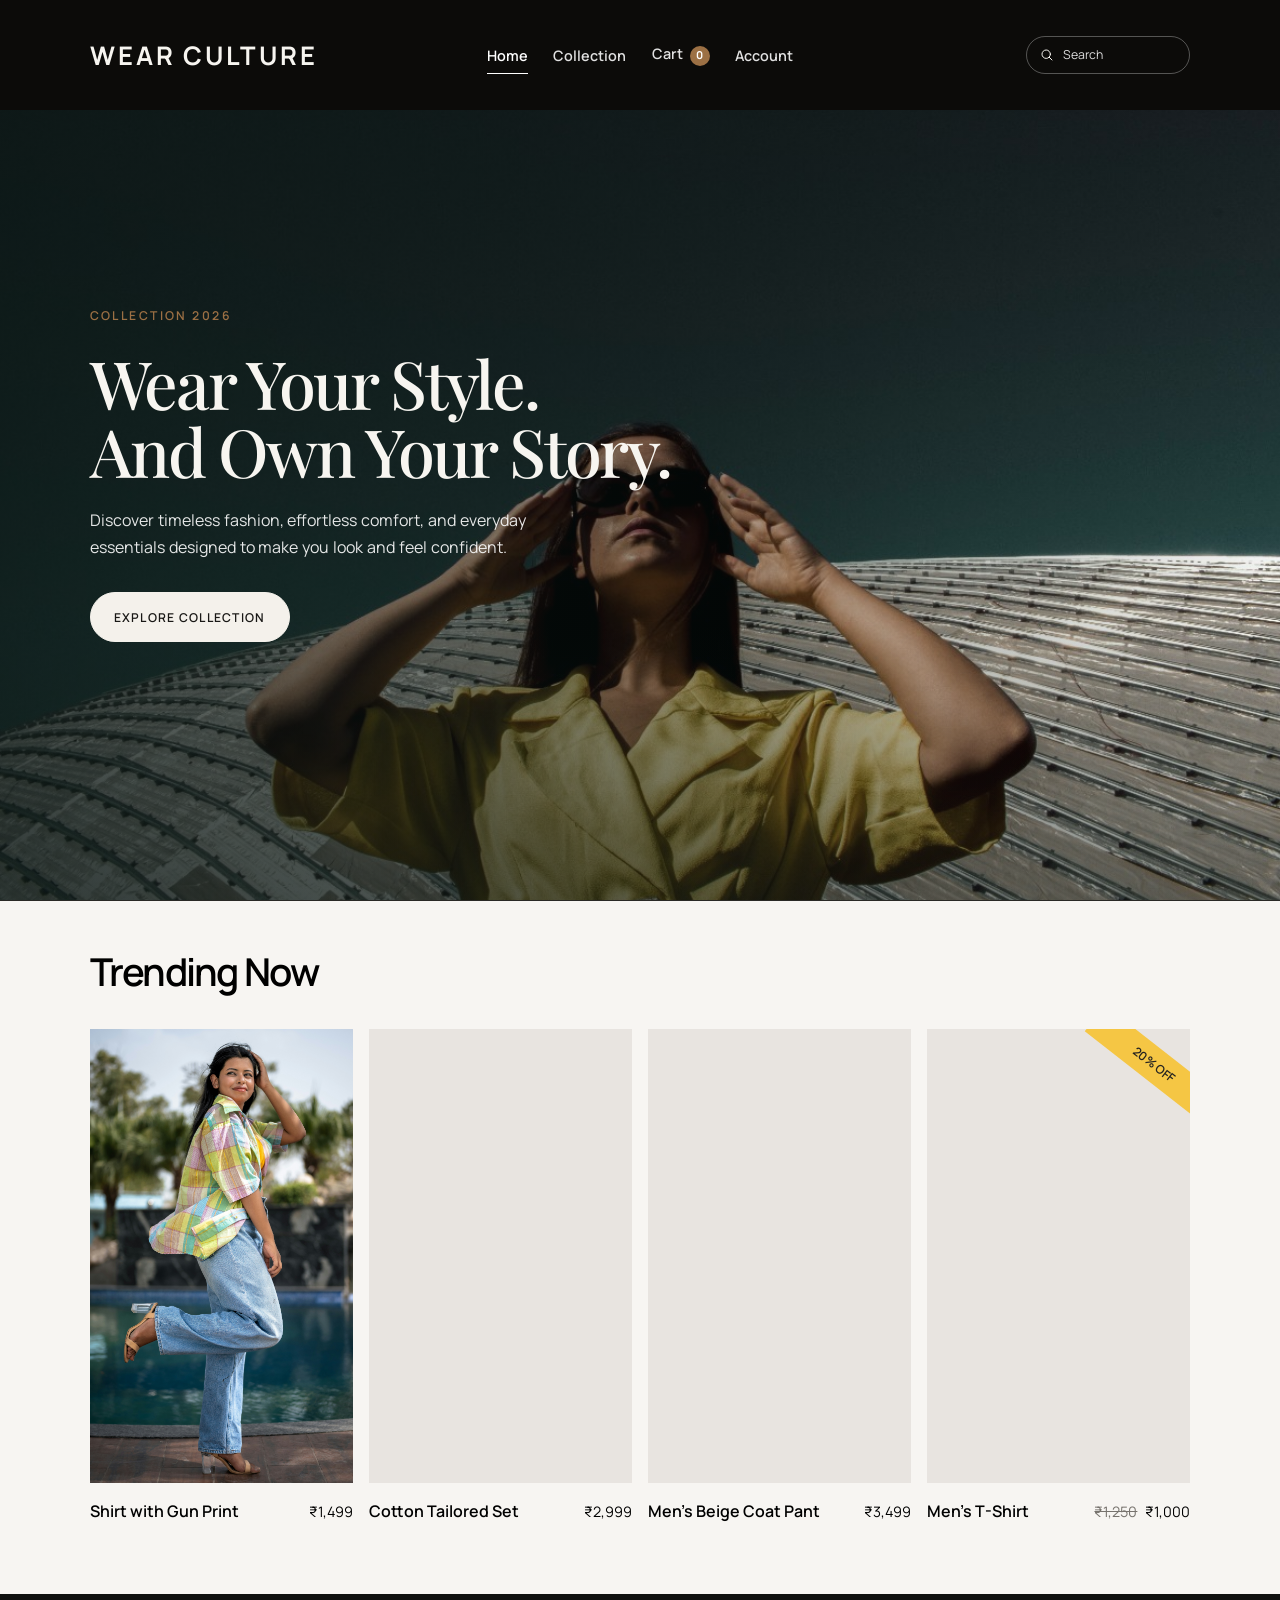
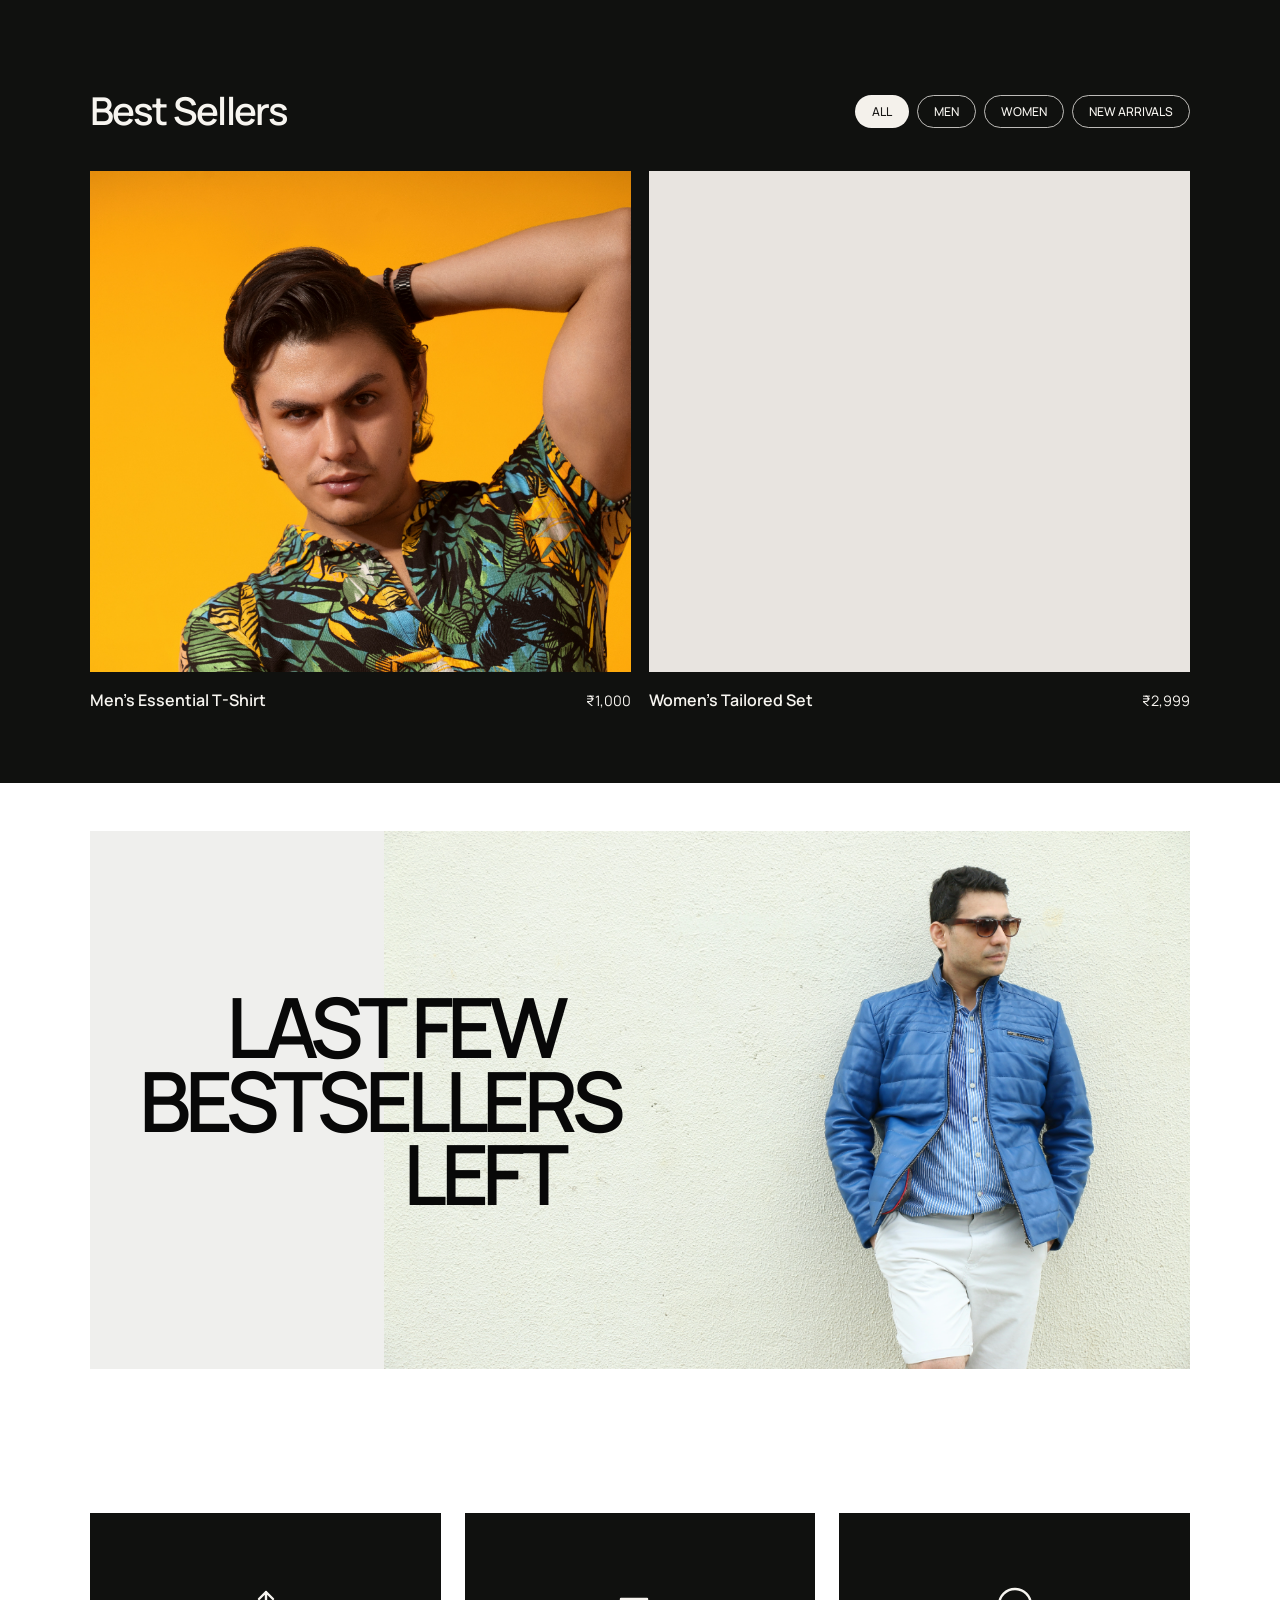
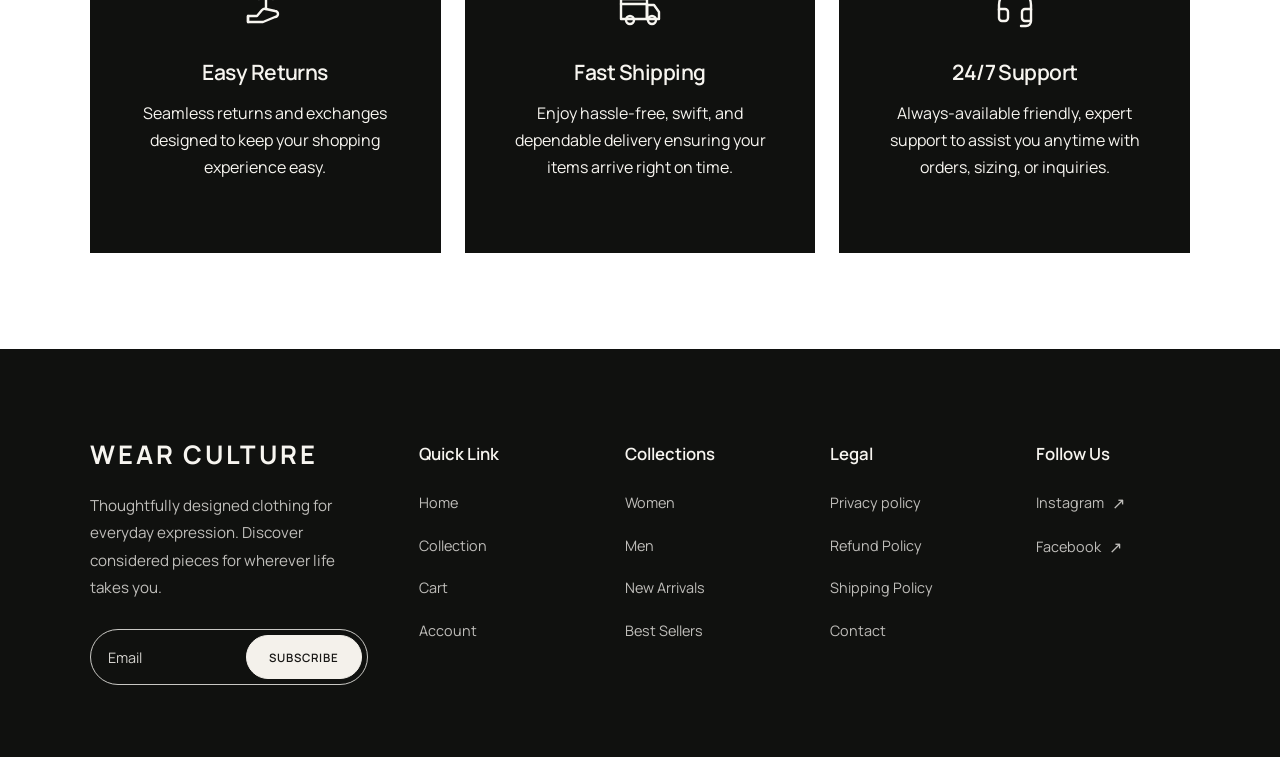
==== index.html @ a54ab307 "Change index page trending now images" ====
<!DOCTYPE html>
<html lang="en">
  <head>
    <meta charset="UTF-8" />
    <meta name="viewport" content="width=device-width, initial-scale=1.0" />
    <meta
      name="description"
      content="WearCulture — contemporary clothing designed for everyday expression."
    />
    <title>WearCulture — Wear your own way</title>
    <link rel="preconnect" href="https://fonts.googleapis.com" />
    <link rel="preconnect" href="https://fonts.gstatic.com" crossorigin />
    <link
      href="https://fonts.googleapis.com/css2?family=Manrope:wght@400;500;600;700&family=Playfair+Display:wght@500;600;700&display=swap"
      rel="stylesheet"
    />
    <link rel="stylesheet" href="base.css" />
    <link rel="stylesheet" href="home.css" />
    <script src="cart.js" defer></script>
  </head>
  <body>
    <main class="home">
      <header class="site-header">
        <div class="brand-area">
          <a class="wordmark" href="index.html" aria-label="WearCulture home"><span>Wear</span><span>Culture</span></a>
        </div>

        <nav class="primary-nav" aria-label="Main navigation">
          <a href="index.html" aria-current="page">Home</a>
          <a href="collection.html">Collection</a>
          <a href="cart.html">Cart</a>
          <a href="account.html">Account</a>
        </nav>

        <label class="search" aria-label="Search">
          <svg viewBox="0 0 24 24" aria-hidden="true">
            <circle cx="10.8" cy="10.8" r="6.3"></circle>
            <path d="m15.4 15.4 4.1 4.1"></path>
          </svg>
          <input type="search" placeholder="Search" />
        </label>
      </header>

      <section class="hero" aria-labelledby="hero-title">
        <div class="hero-content">
          <p class="eyebrow">Collection 2026</p>
          <h1 id="hero-title">Wear Your Style.<br /> And Own Your Story.<br /></h1>
          <p class="hero-description">
            Discover timeless fashion, effortless comfort, and everyday essentials
            designed to make you look and feel confident.
          </p>
          <div class="hero-actions">
            <a class="shop-link shop-link-primary" href="collection.html">
              Explore collection
              <!-- <span aria-hidden="true">↗</span> -->
            </a>
            <!--<a class="shop-link shop-link-secondary" href="collection.html">
              View lookbook
              <span aria-hidden="true">↗</span>
            </a>-->
          </div>
        </div>

        <!--<div class="hero-caption">
          <span>Paris</span>
          <span>Limited collection</span>
          <span>Editorial 01</span>
        </div>-->
      </section>

      <section class="trending" aria-labelledby="trending-title">
        <div class="trending-heading">
          <h2 id="trending-title">Trending Now</h2>
        </div>

        <div class="trending-grid">
          <article class="product-card">
            <div class="product-image">
              <img
                src="Trending%20now%20image1.jpg"
                alt="Woman wearing a colorful plaid shirt and jeans"
                loading="lazy"
                decoding="async"
              />
              <button class="shop-link shop-link-primary quick-add" type="button">Add to cart</button>
            </div>
            <div class="product-details">
              <h3>Shirt with Gun Print</h3>
              <p>₹1,499</p>
            </div>
          </article>

          <article class="product-card">
            <div class="product-image">
              <img
                src="Trending%20now%20image2.jpg"
                alt="Woman wearing a black-and-white floral outfit"
                loading="lazy"
                decoding="async"
              />
              <button class="shop-link shop-link-primary quick-add" type="button">Add to cart</button>
            </div>
            <div class="product-details">
              <h3>Cotton Tailored Set</h3>
              <p>₹2,999</p>
            </div>
          </article>

          <article class="product-card">
            <div class="product-image">
              <img
                src="Trending%20now%20image3.jpg"
                alt="Man wearing a dark T-shirt and light shorts"
                loading="lazy"
                decoding="async"
              />
              <button class="shop-link shop-link-primary quick-add" type="button">Add to cart</button>
            </div>
            <div class="product-details">
              <h3>Men's Beige Coat Pant</h3>
              <p>₹3,499</p>
            </div>
          </article>

          <article class="product-card product-card-sale">
            <div class="product-image">
              <img
                src="Trending%20now%20image4.jpg"
                alt="Close-up of a man wearing a black shirt"
                loading="lazy"
                decoding="async"
              />
              <span class="sale-ribbon">20% off</span>
              <button class="shop-link shop-link-primary quick-add" type="button">Add to cart</button>
            </div>
            <div class="product-details">
              <h3>Men's T-Shirt</h3>
              <p><span class="original-price">₹1,250</span> ₹1,000</p>
            </div>
          </article>
        </div>
      </section>

      <section class="best-sellers" aria-labelledby="best-sellers-title">
        <div class="best-sellers-heading">
          <h2 id="best-sellers-title">Best Sellers</h2>
          <div class="best-sellers-filters" role="group" aria-label="Filter best sellers">
            <button class="seller-filter is-active" type="button" data-filter="all" aria-pressed="true">All</button>
            <button class="seller-filter" type="button" data-filter="men" aria-pressed="false">Men</button>
            <button class="seller-filter" type="button" data-filter="women" aria-pressed="false">Women</button>
            <button class="seller-filter" type="button" data-filter="new" aria-pressed="false">New arrivals</button>
          </div>
        </div>

        <div class="best-sellers-grid">
          <article class="seller-card" data-category="men" data-new-arrival="true">
            <div class="seller-image">
              <img
                src="bestseller-men.jpg"
                alt="Man wearing a colorful patterned shirt against a yellow background"
                loading="lazy"
                decoding="async"
              />
              <button class="shop-link shop-link-primary quick-add" type="button">Add to cart</button>
            </div>
            <div class="product-details">
              <h3>Men's Essential T-Shirt</h3>
              <p>₹1,000</p>
            </div>
          </article>

          <article class="seller-card" data-category="women" data-new-arrival="false">
            <div class="seller-image">
              <img
                src="bestseller-women.jpg"
                alt="Woman wearing a black outfit seated against a light blue backdrop"
                loading="lazy"
                decoding="async"
              />
              <button class="shop-link shop-link-primary quick-add" type="button">Add to cart</button>
            </div>
            <div class="product-details">
              <h3>Women's Tailored Set</h3>
              <p>₹2,999</p>
            </div>
          </article>
        </div>
      </section>

      <section class="ad-section" aria-label="Advertisement">
        <div class="ad-banner" role="img" aria-labelledby="ad-title">
          <h2 id="ad-title">
            <span>Last few</span>
            <span>Bestsellers</span>
            <span>Left</span>
          </h2>
        </div>
      </section>

      <section class="policies" id="policies" aria-label="Shopping benefits">
        <div class="policy-grid">
          <article class="policy-card">
            <svg class="policy-icon" viewBox="0 0 48 48" aria-hidden="true">
              <path d="M25 7v17m-7-10 7-7 7 7" />
              <path d="M7 31h9l5-6a4 4 0 0 1 4-1l9 2a3 3 0 0 1 0 6l-12 5H7z" />
              <path d="M7 31v6" />
            </svg>
            <h2>Easy Returns</h2>
            <p>Seamless returns and exchanges designed to keep your shopping experience easy.</p>
          </article>

          <article class="policy-card">
            <svg class="policy-icon" viewBox="0 0 48 48" aria-hidden="true">
              <path d="M5 14h26v20H5z" />
              <path d="M31 20h7l5 7v7H31z" />
              <path d="M5 19h26M31 20v14" />
              <circle cx="14" cy="35" r="4" />
              <circle cx="36" cy="35" r="4" />
            </svg>
            <h2>Fast Shipping</h2>
            <p>Enjoy hassle-free, swift, and dependable delivery ensuring your items arrive right on time.</p>
          </article>

          <article class="policy-card">
            <svg class="policy-icon" viewBox="0 0 48 48" aria-hidden="true">
              <path d="M8 25v-5a16 16 0 0 1 32 0v5" />
              <path d="M8 24h6a3 3 0 0 1 3 3v6a3 3 0 0 1-3 3h-3a3 3 0 0 1-3-3z" />
              <path d="M40 24h-6a3 3 0 0 0-3 3v6a3 3 0 0 0 3 3h6zM40 36a5 5 0 0 1-5 5h-5" />
            </svg>
            <h2>24/7 Support</h2>
            <p>Always-available friendly, expert support to assist you anytime with orders, sizing, or inquiries.</p>
          </article>
        </div>
      </section>
    </main>
    <footer class="site-footer" id="footer">
      <div class="footer-grid">
        <div class="footer-brand">
          <a class="wordmark footer-wordmark" href="index.html" aria-label="WearCulture home"><span>Wear</span><span>Culture</span></a>
          <p>
            Thoughtfully designed clothing for everyday expression. Discover
            considered pieces for wherever life takes you.
          </p>
          <form class="newsletter-form">
            <label class="visually-hidden" for="newsletter-email">Email address</label>
            <input
              id="newsletter-email"
              type="email"
              placeholder="Email"
              autocomplete="email"
              required
            />
            <button type="submit">Subscribe</button>
          </form>
        </div>

        <nav class="footer-column" aria-label="Quick links">
          <h2>Quick Link</h2>
          <ul>
            <li><a href="index.html">Home</a></li>
            <li><a href="collection.html">Collection</a></li>
            <li><a href="cart.html">Cart</a></li>
            <li><a href="account.html">Account</a></li>
          </ul>
        </nav>

        <nav class="footer-column" aria-label="Collections">
          <h2>Collections</h2>
          <ul>
            <li><a href="#best-sellers-title">Women</a></li>
            <li><a href="#best-sellers-title">Men</a></li>
            <li><a href="#trending-title">New Arrivals</a></li>
            <li><a href="#best-sellers-title">Best Sellers</a></li>
          </ul>
        </nav>

        <nav class="footer-column" aria-label="Legal and help">
          <h2>Legal</h2>
          <ul>
            <li><a href="#policies">Privacy policy</a></li>
            <li><a href="#policies">Refund Policy</a></li>
            <li><a href="#policies">Shipping Policy</a></li>
            <li><a href="#policies">Contact</a></li>
          </ul>
        </nav>

        <nav class="footer-column" aria-label="Social media">
          <h2>Follow Us</h2>
          <ul>
            <li><a href="https://www.instagram.com/" target="_blank" rel="noreferrer">Instagram <span aria-hidden="true">↗</span></a></li>
            <li><a href="https://www.facebook.com/" target="_blank" rel="noreferrer">Facebook <span aria-hidden="true">↗</span></a></li>
          </ul>
        </nav>
      </div>
    </footer>
    <script>
      const bestSellers = document.querySelector(".best-sellers");
      const sellerFilters = bestSellers.querySelectorAll(".seller-filter");
      const sellerCards = bestSellers.querySelectorAll(".seller-card");

      sellerFilters.forEach((filterButton) => {
        filterButton.addEventListener("click", () => {
          const filter = filterButton.dataset.filter;

          sellerFilters.forEach((button) => {
            const isActive = button === filterButton;
            button.classList.toggle("is-active", isActive);
            button.setAttribute("aria-pressed", String(isActive));
          });

          sellerCards.forEach((card) => {
            card.hidden =
              filter !== "all" &&
              (filter === "new"
                ? card.dataset.newArrival !== "true"
                : card.dataset.category !== filter);
          });
        });
      });
    </script>
  </body>
</html>
---- base.css ----
:root {
  color-scheme: dark;
  font-family: "Manrope", sans-serif;
  color: #f7f5f0;
  background: #10110f;
  font-synthesis: none;
  text-rendering: optimizeLegibility;
  -webkit-font-smoothing: antialiased;
  -moz-osx-font-smoothing: grayscale;
  --page-gutter: clamp(24px, 7vw, 100px);
}

* {
  box-sizing: border-box;
}

html,
body {
  min-width: 320px;
  min-height: 100%;
  margin: 0;
}

body {
  min-height: 100vh;
}

a {
  color: inherit;
  text-decoration: none;
}

button,
input {
  font: inherit;
}

.site-header {
  position: relative;
  z-index: 1;
  display: grid;
  grid-template-columns: minmax(0, 1fr) auto minmax(0, 1fr);
  align-items: center;
  min-height: 110px;
  padding: 0 var(--page-gutter);
  /*border-bottom: 1px solid rgba(255, 255, 255, 0.35);*/
  background: #0c0b09;
}

.brand-area {
  display: flex;
  align-items: center;
  gap: 28px;
}

.wordmark {
  display: inline-flex;
  gap: 0.28em;
  font-family: "Manrope", Arial, sans-serif;
  font-size: 1.6rem;
  font-weight: 700;
  letter-spacing: 0.12em;
  text-transform: uppercase;
}

.primary-nav {
  display: flex;
  align-items: center;
  gap: clamp(18px, 2vw, 31px);
}

.primary-nav a {
  position: relative;
  padding: 10px 0;
  color: rgba(255, 255, 255, 0.88);
  font-size: 0.9rem;
  font-weight: 600;
  transition: color 160ms ease;
}

.primary-nav a:hover,
.primary-nav a[aria-current="page"] {
  color: #fff;
}

.primary-nav a[aria-current="page"]::after {
  position: absolute;
  right: 0;
  bottom: 1px;
  left: 0;
  height: 1px;
  background: currentColor;
  content: "";
}

.cart-count {
  display: inline-flex;
  min-width: 20px;
  height: 20px;
  align-items: center;
  justify-content: center;
  margin-left: 7px;
  padding: 0 5px;
  border-radius: 999px;
  background: #9c7044;
  color: #fff;
  font-size: 0.68rem;
  font-weight: 700;
  line-height: 1;
}

.search {
  justify-self: end;
  display: flex;
  width: 164px;
  min-width: 0;
  align-items: center;
  gap: 8px;
  padding: 9px 12px;
  border: 1px solid rgba(255, 255, 255, 0.3);
  border-radius: 999px;
}

.search svg {
  display: block;
  width: 16px;
  height: 16px;
  flex: 0 0 auto;
  fill: none;
  stroke: currentColor;
  stroke-linecap: round;
  stroke-width: 1.5;
}

.search input {
  flex: 1 1 auto;
  width: 0;
  min-width: 0;
  padding: 0;
  border: 0;
  outline: 0;
  appearance: none;
  background: transparent;
  color: #fff;
  font-size: 0.77rem;
  line-height: 1.4;
}

.search input::placeholder {
  color: rgba(255, 255, 255, 0.86);
  opacity: 1;
}

.search input::-webkit-search-cancel-button {
  display: none;
}

.shop-link {
  display: inline-flex;
  min-height: 50px;
  align-items: center;
  justify-content: center;
  gap: 9px;
  padding: 0 23px;
  border: 1px solid rgba(255, 255, 255, 0.3);
  border-radius: 999px;
  font-size: 0.76rem;
  font-weight: 600;
  letter-spacing: 0.105em;
  text-transform: uppercase;
  transition: color 180ms ease, background-color 180ms ease, border-color 180ms ease;
}

.shop-link-primary {
  border-color: #f4f1eb;
  background: #f4f1eb;
  color: #191816;
}

.shop-link-primary:hover {
  border-color: #fff;
  background: #fff;
}

.shop-link-secondary {
  color: #f4f1eb;
}

.shop-link-secondary:hover {
  border-color: #fff;
  background: rgba(255, 255, 255, 0.12);
}

.shop-link span {
  font-size: 1rem;
}

.product-card {
  min-width: 0;
}

.product-image {
  position: relative;
  aspect-ratio: 0.58;
  overflow: hidden;
  background: #e8e4e0;
}

.product-image img {
  display: block;
  width: 100%;
  height: 100%;
  object-fit: cover;
  transition: transform 350ms ease;
}

.product-card:hover .product-image img {
  transform: scale(1.035);
}

.quick-add {
  position: absolute;
  right: 7%;
  bottom: 20px;
  left: 7%;
  cursor: pointer;
  opacity: 0;
  transform: translateY(8px);
  transition:
    color 180ms ease,
    background-color 180ms ease,
    border-color 180ms ease,
    opacity 180ms ease,
    transform 180ms ease;
}

.product-card:hover .quick-add,
.quick-add:focus-visible {
  opacity: 1;
  transform: translateY(0);
}

.product-card-sale .product-image {
  isolation: isolate;
}

.sale-ribbon {
  position: absolute;
  z-index: 1;
  top: 19px;
  right: -39px;
  width: 150px;
  padding: 8px 0;
  background: #f5c644;
  color: #242321;
  font-size: 0.75rem;
  font-weight: 600;
  text-align: center;
  text-transform: uppercase;
  transform: rotate(38deg);
}

.product-details {
  display: flex;
  align-items: baseline;
  justify-content: space-between;
  gap: 12px;
  padding-top: 17px;
}

.product-details h3,
.product-details p {
  margin: 0;
  font-size: 1rem;
  font-weight: 400;
  line-height: 1.4;
}

.product-details h3 {
  min-width: 0;
  font-weight: 600;
}

.product-details p {
  flex: 0 0 auto;
  font-size: 0.9rem;
}

.original-price {
  margin-right: 5px;
  color: #77736e;
  text-decoration: line-through;
}

.visually-hidden {
  position: absolute;
  width: 1px;
  height: 1px;
  padding: 0;
  overflow: hidden;
  clip: rect(0, 0, 0, 0);
  white-space: nowrap;
  border: 0;
}

@media (max-width: 960px) {
  :root {
    --page-gutter: 48px;
  }

  .site-header {
    grid-template-columns: auto 1fr auto;
    min-height: 94px;
  }

  .brand-area {
    gap: 20px;
  }

  .primary-nav {
    justify-self: center;
    gap: clamp(13px, 2vw, 22px);
  }

  .primary-nav a {
    font-size: 0.78rem;
  }

  .search {
    width: 130px;
  }
}

@media (max-width: 620px) {
  :root {
    --page-gutter: 23px;
  }

  .site-header {
    grid-template-columns: 1fr auto;
    min-height: 104px;
    padding-top: 2px;
  }

  .brand-area {
    grid-column: 1;
    grid-row: 1;
  }

  .wordmark {
    font-size: 1.35rem;
  }

  .primary-nav {
    grid-column: 1 / -1;
    grid-row: 2;
    justify-self: stretch;
    justify-content: space-between;
    gap: 10px;
    padding-bottom: 8px;
  }

  .primary-nav a {
    font-size: 0.71rem;
  }

  .search {
    grid-column: 2;
    grid-row: 1;
    width: 126px;
  }

  .shop-link {
    min-height: 46px;
    padding: 0 16px;
    font-size: 0.66rem;
    letter-spacing: 0.07em;
  }

  .product-details {
    display: block;
    padding-top: 11px;
  }

  .product-details h3 {
    font-size: 0.88rem;
  }

  .product-details p {
    margin-top: 4px;
    font-size: 0.82rem;
  }

  .quick-add {
    bottom: 12px;
  }
}

@media (prefers-reduced-motion: reduce) {
  *,
    *::before,
    *::after {
    scroll-behavior: auto !important;
    transition-duration: 0.01ms !important;
  }
}

@media (hover: none) {
  .quick-add {
    opacity: 1;
    transform: none;
  }
}
---- home.css ----
.home {
  min-height: 100svh;
  background: #10110f;
}

.hero {
  position: relative;
  display: flex;
  min-height: calc(100svh - 110px);
  align-items: center;
  padding: 70px var(--page-gutter) 125px;
  overflow: hidden;
  isolation: isolate;
  background-color: #16463d;
  background-image:
    linear-gradient(90deg, rgba(7, 18, 16, 0.72) 0%, rgba(7, 18, 16, 0.51) 38%, rgba(7, 18, 16, 0.04) 100%),
    linear-gradient(0deg, rgba(7, 18, 16, 0.4), transparent 35%),
    url("xyz-background.jpg");
  background-position: center, center, center 60%;
  background-size: cover;
}

.hero-content {
  position: relative;
  z-index: 1;
  width: min(620px, 100%);
  margin-top: -6px;
}

.eyebrow {
  margin: 0 0 25px;
  color: #9c7044;
  font-size: 0.76rem;
  font-weight: 600;
  letter-spacing: 0.2em;
  text-transform: uppercase;
}

.hero h1 {
  margin: 0;
  font-family: "Playfair Display", Georgia, serif;
  font-size: clamp(3.75rem, 5.2vw, 5.1rem);
  font-weight: 500;
  letter-spacing: -0.035em;
  line-height: 1.02;
}

.hero-description {
  max-width: 500px;
  margin: 22px 0 31px;
  color: rgba(252, 252, 252, 0.9);
  font-size: 1rem;
  line-height: 1.7;
  word-spacing: 0.06em;
}

.hero-actions {
  display: flex;
  align-items: center;
  gap: 22px;
  flex-wrap: wrap;
}

.hero-caption {
  position: absolute;
  right: var(--page-gutter);
  bottom: 31px;
  left: var(--page-gutter);
  display: grid;
  grid-template-columns: 1fr 1fr 1fr;
  padding-top: 21px;
  border-top: 1px solid rgba(255, 255, 255, 0.16);
  color: #9c7044;
  font-size: 0.73rem;
  font-weight: 500;
  letter-spacing: 0.19em;
  text-transform: uppercase;
}

.hero-caption span:nth-child(2) {
  text-align: center;
}

.hero-caption span:last-child {
  text-align: right;
}

.trending {
  padding: 50px var(--page-gutter) 72px;
  border-top: 1px solid #292825;
  background: #f7f5f2;
  color: #000000;
}

.trending-heading {
  margin-bottom: 36px;
}

.trending-heading h2 {
  margin: 0;
  font-size: clamp(2rem, 3vw, 2.65rem);
  font-weight: 600;
  letter-spacing: -0.045em;
  line-height: 1.1;
}

.trending-grid {
  display: grid;
  grid-template-columns: repeat(4, minmax(0, 1fr));
  gap: 16px;
}

.best-sellers {
  padding: 96px var(--page-gutter) 72px;
  background: #10110f;
  color: #f7f5f0;
}

.best-sellers-heading {
  display: flex;
  align-items: center;
  justify-content: space-between;
  gap: 24px;
  margin-bottom: 38px;
}

.best-sellers-heading h2 {
  margin: 0;
  font-size: clamp(2rem, 3vw, 2.65rem);
  font-weight: 600;
  letter-spacing: -0.045em;
  line-height: 1.1;
}

.best-sellers-filters {
  display: flex;
  flex-wrap: wrap;
  justify-content: flex-end;
  gap: 8px;
}

.seller-filter {
  min-height: 33px;
  padding: 0 16px;
  border: 1px solid rgba(247, 245, 240, 0.75);
  border-radius: 999px;
  background: transparent;
  color: #f7f5f0;
  font-size: 0.76rem;
  font-weight: 500;
  text-transform: uppercase;
  cursor: pointer;
  transition: background-color 180ms ease, color 180ms ease;
}

.seller-filter.is-active,
.seller-filter:hover {
  background: #f4f1eb;
  color: #191816;
}

.seller-filter:focus-visible {
  outline: 2px solid #f4f1eb;
  outline-offset: 3px;
}

.best-sellers-grid {
  display: grid;
  grid-template-columns: repeat(2, minmax(0, 1fr));
  gap: 18px;
}

.seller-card {
  min-width: 0;
}

.seller-card[hidden] {
  display: none;
}

.seller-image {
  position: relative;
  aspect-ratio: 1.08;
  overflow: hidden;
  background: #e8e4e0;
}

.seller-image img {
  display: block;
  width: 100%;
  height: 100%;
  object-fit: cover;
  transition: transform 350ms ease;
}

.seller-card:hover .seller-image img {
  transform: scale(1.035);
}

.ad-section {
  padding: 48px var(--page-gutter);
  background: #fff;
}

.ad-banner {
  display: flex;
  min-height: clamp(400px, 42vw, 680px);
  align-items: center;
  justify-content: flex-start;
  padding: 48px clamp(24px, 5vw, 88px) 48px clamp(280px, 20vw, 380px);
  overflow: hidden;
  background-color: #efefed;
  background-image: url("bestsellers-ad-background.jpg");
  background-repeat: no-repeat;
  background-position: right center;
  background-size: auto 100%;
}

.ad-banner h2 {
  width: min(56%, 820px);
  margin: 0;
  transform: translateX(calc(-1 * clamp(48px, 18vw, 258px)));
  color: #080808;
  font-size: clamp(3rem, 6.5vw, 6.6rem);
  font-weight: 600;
  letter-spacing: -0.075em;
  line-height: 0.88;
  text-align: right;
  text-transform: uppercase;
}

.ad-banner h2 span {
  display: block;
}

.policies {
  padding: 96px var(--page-gutter);
  background: #fff;
  color: #f7f5f0;
}

.policy-grid {
  display: grid;
  grid-template-columns: repeat(3, minmax(0, 1fr));
  gap: 24px;
}

.policy-card {
  display: flex;
  min-height: 340px;
  align-items: center;
  flex-direction: column;
  justify-content: center;
  padding: 44px clamp(20px, 3vw, 48px);
  background: #10110f;
  text-align: center;
}

.policy-icon {
  width: 48px;
  height: 48px;
  margin-bottom: 24px;
  fill: none;
  stroke: currentColor;
  stroke-linecap: round;
  stroke-linejoin: round;
  stroke-width: 2.4;
}

.policy-card h2 {
  margin: 0 0 14px;
  font-size: clamp(1.2rem, 1.65vw, 1.55rem);
  font-weight: 600;
  letter-spacing: -0.025em;
}

.policy-card p {
  max-width: 430px;
  margin: 0;
  font-size: 1rem;
  line-height: 1.7;
}

.site-footer {
  padding: 88px var(--page-gutter) 72px;
  background: #10110f;
  color: #f7f5f0;
}

.footer-grid {
  display: grid;
  grid-template-columns: minmax(260px, 1.8fr) repeat(4, minmax(120px, 1fr));
  gap: clamp(28px, 4vw, 80px);
  max-width: 1800px;
  margin: 0 auto;
}

.footer-brand {
  max-width: 440px;
}

.footer-wordmark {
  margin-bottom: 20px;
}

.footer-brand > p {
  max-width: 420px;
  margin: 0 0 28px;
  color: rgba(247, 245, 240, 0.76);
  font-size: 0.95rem;
  line-height: 1.8;
}

.newsletter-form {
  display: flex;
  min-height: 56px;
  align-items: center;
  gap: 8px;
  padding: 5px;
  border: 1px solid rgba(247, 245, 240, 0.8);
  border-radius: 999px;
}

.newsletter-form input {
  flex: 1 1 auto;
  width: 0;
  min-width: 0;
  padding: 0 12px;
  border: 0;
  outline: 0;
  background: transparent;
  color: #f7f5f0;
  font-size: 0.9rem;
}

.newsletter-form input::placeholder {
  color: rgba(247, 245, 240, 0.85);
  opacity: 1;
}

.newsletter-form button {
  min-height: 44px;
  flex: 0 0 auto;
  padding: 0 22px;
  border: 1px solid #f4f1eb;
  border-radius: 999px;
  background: #f4f1eb;
  color: #191816;
  font-size: 0.72rem;
  font-weight: 600;
  letter-spacing: 0.08em;
  text-transform: uppercase;
  cursor: pointer;
  transition: background-color 180ms ease, border-color 180ms ease;
}

.newsletter-form button:hover {
  border-color: #fff;
  background: #fff;
}

.footer-column h2 {
  margin: 5px 0 26px;
  font-size: 1.05rem;
  font-weight: 600;
}

.footer-column ul {
  display: grid;
  gap: 20px;
  margin: 0;
  padding: 0;
  list-style: none;
}

.footer-column a {
  display: inline-flex;
  align-items: center;
  gap: 8px;
  color: rgba(247, 245, 240, 0.76);
  font-size: 0.9rem;
  line-height: 1.5;
  transition: color 160ms ease;
}

.footer-column a:hover {
  color: #fff;
}

.footer-column a span {
  font-size: 1rem;
}

@media (max-width: 960px) {
  .hero {
    min-height: calc(100svh - 94px);
    padding-bottom: 120px;
  }

  .trending-grid {
    grid-template-columns: repeat(2, minmax(0, 1fr));
    column-gap: 16px;
    row-gap: 28px;
  }

  .best-sellers {
    padding-top: 80px;
  }

  .policies {
    padding: 80px var(--page-gutter);
  }

  .policy-grid {
    gap: 14px;
  }

  .policy-card {
    min-height: 300px;
    padding: 32px 18px;
  }

  .policy-card p {
    font-size: 0.9rem;
  }

  .ad-section {
    padding: 40px var(--page-gutter);
  }

  .ad-banner {
    min-height: 470px;
    padding-left: clamp(180px, 24vw, 260px);
    background-position: right center;
    background-size: auto 100%;
  }

  .ad-banner h2 {
    width: 68%;
    transform: translateX(-clamp(36px, 18vw, 144px));
    font-size: clamp(2.8rem, 7.5vw, 4.5rem);
  }

  .footer-grid {
    grid-template-columns: repeat(4, minmax(0, 1fr));
    gap: 40px 24px;
  }

  .footer-brand {
    grid-column: 1 / -1;
    max-width: 520px;
  }
}

@media (max-width: 620px) {
  .hero {
    min-height: calc(100svh - 104px);
    align-items: center;
    padding-top: 45px;
    padding-bottom: 125px;
    background-position: center, center, 53% center;
  }

  .hero h1 {
    font-size: clamp(3.35rem, 11.6vw, 4.5rem);
    line-height: 1.03;
  }

  .eyebrow {
    margin-bottom: 20px;
    font-size: 0.64rem;
  }

  .hero-description {
    max-width: 400px;
    font-size: 0.88rem;
    line-height: 1.75;
    word-spacing: 0.04em;
  }

  .hero-actions {
    gap: 12px;
  }

  .hero-caption {
    bottom: 24px;
    gap: 6px;
    padding-top: 15px;
    font-size: 0.57rem;
    letter-spacing: 0.1em;
  }

  .trending {
    padding: 48px var(--page-gutter);
  }

  .trending-heading {
    margin-bottom: 24px;
  }

  .trending-grid {
    gap: 24px 12px;
  }

  .best-sellers {
    padding: 64px var(--page-gutter) 48px;
  }

  .best-sellers-heading {
    align-items: flex-start;
    flex-direction: column;
    gap: 18px;
    margin-bottom: 24px;
  }

  .best-sellers-filters {
    justify-content: flex-start;
    gap: 7px;
  }

  .seller-filter {
    min-height: 31px;
    padding: 0 12px;
    font-size: 0.68rem;
  }

  .best-sellers-grid {
    grid-template-columns: 1fr;
    gap: 26px;
  }

  .seller-image {
    aspect-ratio: 0.92;
  }

  .policies {
    padding: 64px var(--page-gutter);
  }

  .policy-grid {
    grid-template-columns: 1fr;
    gap: 14px;
  }

  .policy-card {
    min-height: 260px;
    padding: 36px 24px;
  }

  .policy-card h2 {
    font-size: 1.25rem;
  }

  .ad-section {
    padding: 28px var(--page-gutter);
  }

  .ad-banner {
    min-height: 440px;
    align-items: flex-start;
    padding: 40px 18px;
    background-position: right center;
    background-size: auto 100%;
  }

  .ad-banner h2 {
    width: 68%;
    margin-left: 0;
    transform: translateX(-18px);
    font-size: clamp(2.5rem, 10.5vw, 3.8rem);
  }

  .site-footer {
    padding: 56px var(--page-gutter) 48px;
  }

  .footer-grid {
    grid-template-columns: repeat(2, minmax(0, 1fr));
    gap: 36px 22px;
  }

  .footer-brand {
    grid-column: 1 / -1;
  }

  .footer-column h2 {
    margin-bottom: 18px;
    font-size: 0.95rem;
  }

  .footer-column ul {
    gap: 14px;
  }

  .footer-column a {
    font-size: 0.82rem;
  }

  .newsletter-form button {
    padding: 0 14px;
    font-size: 0.65rem;
  }
}
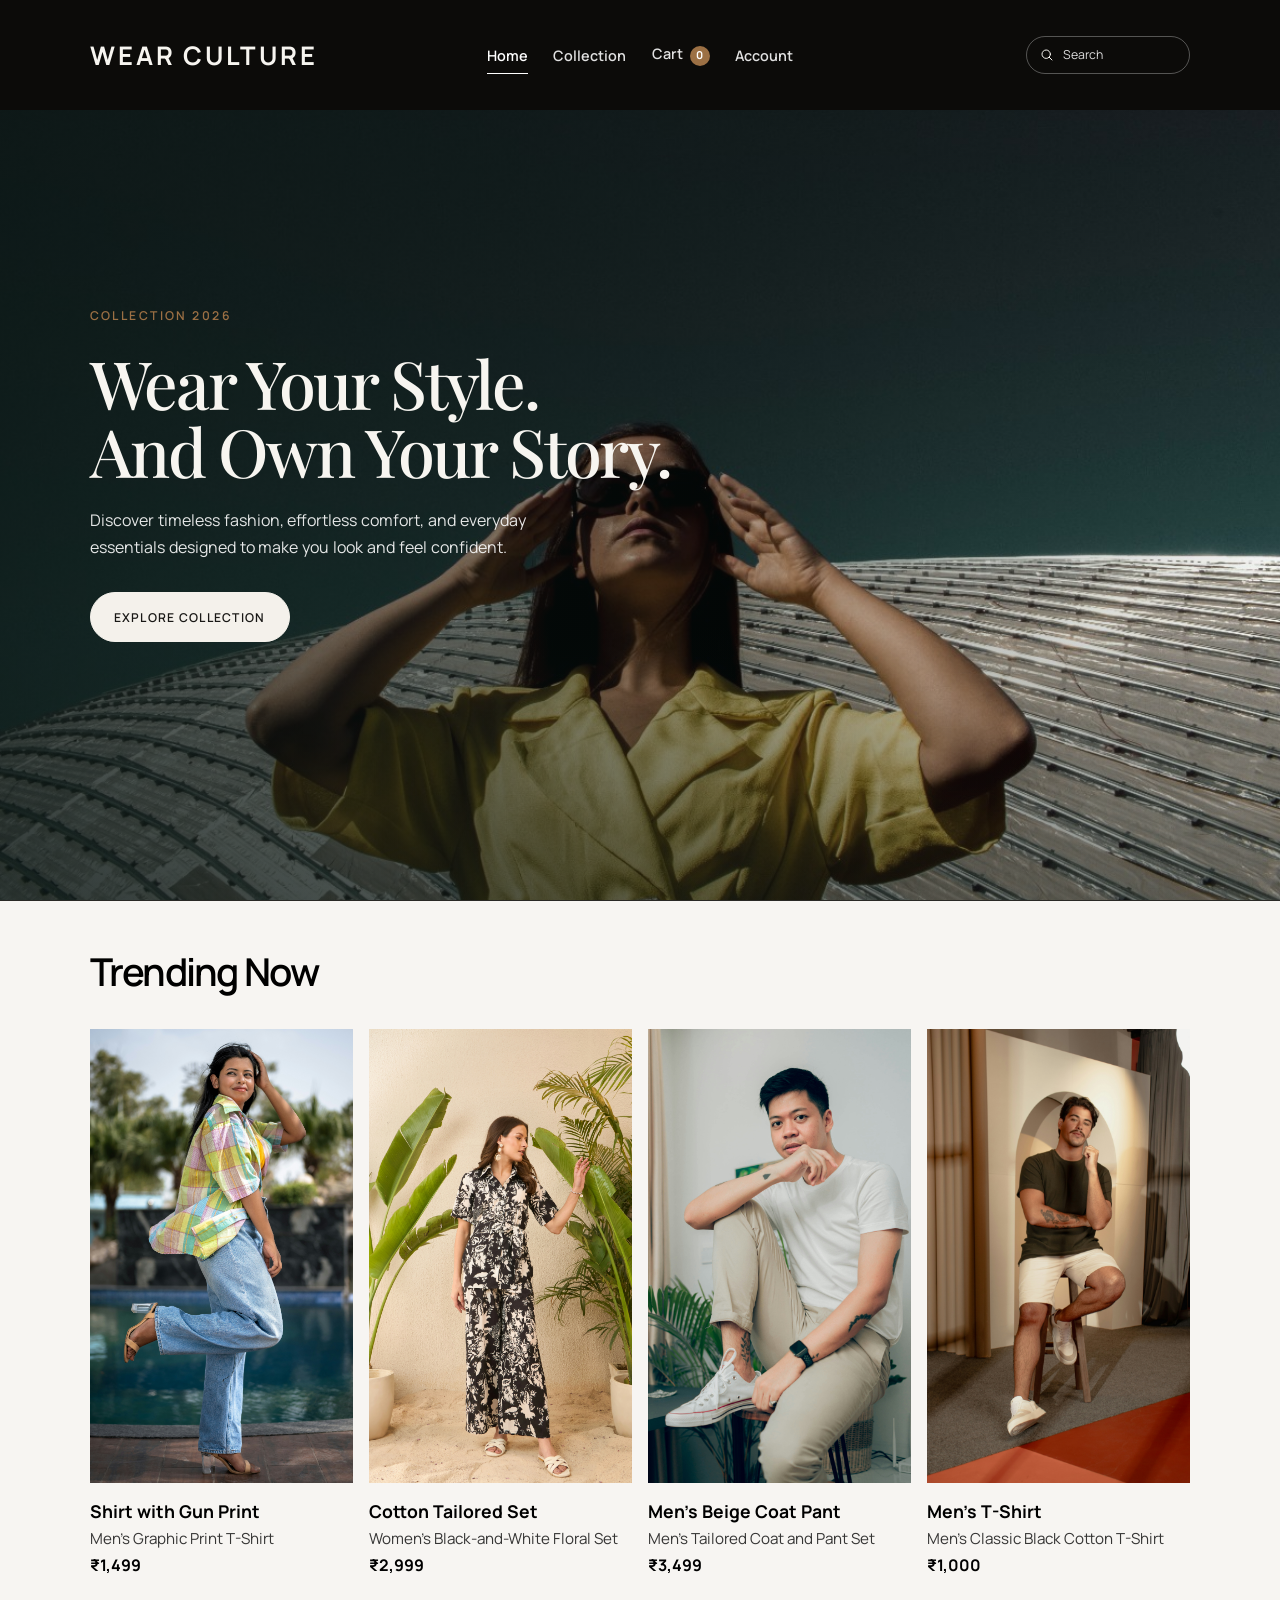
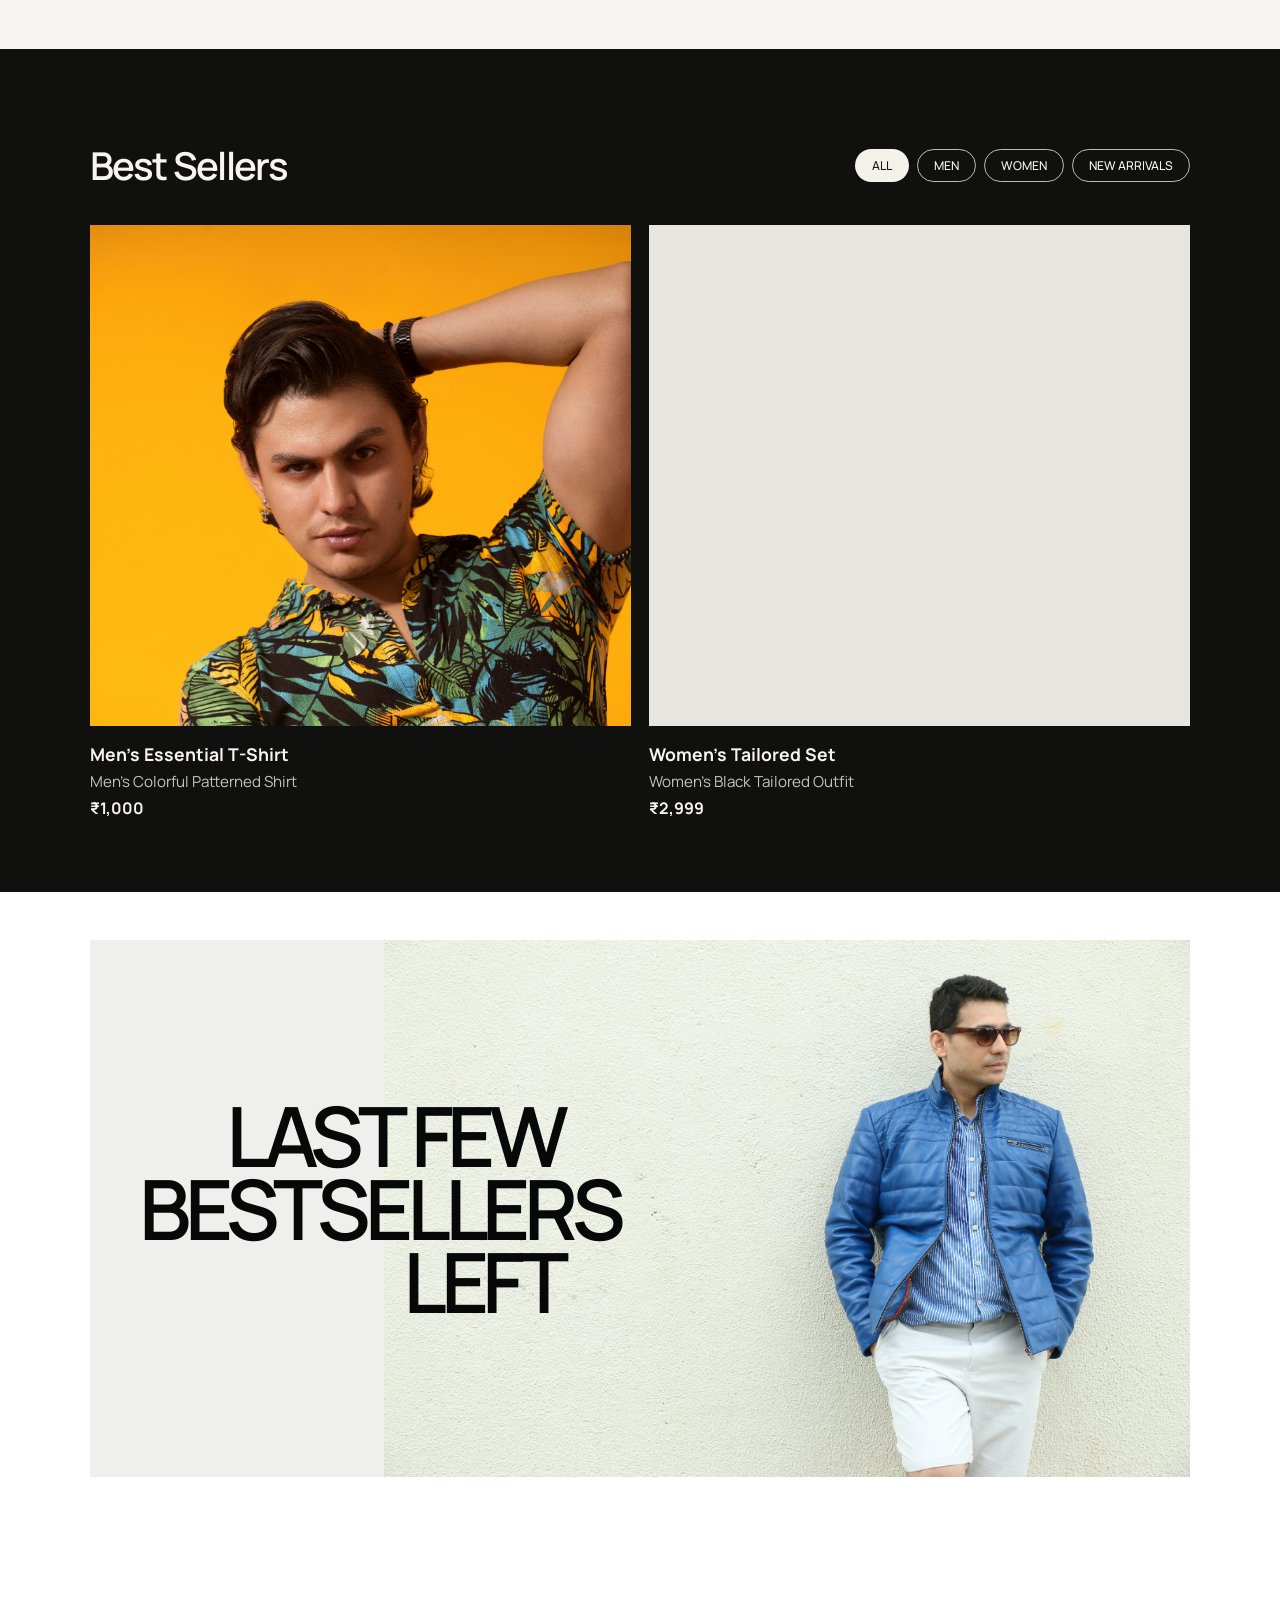
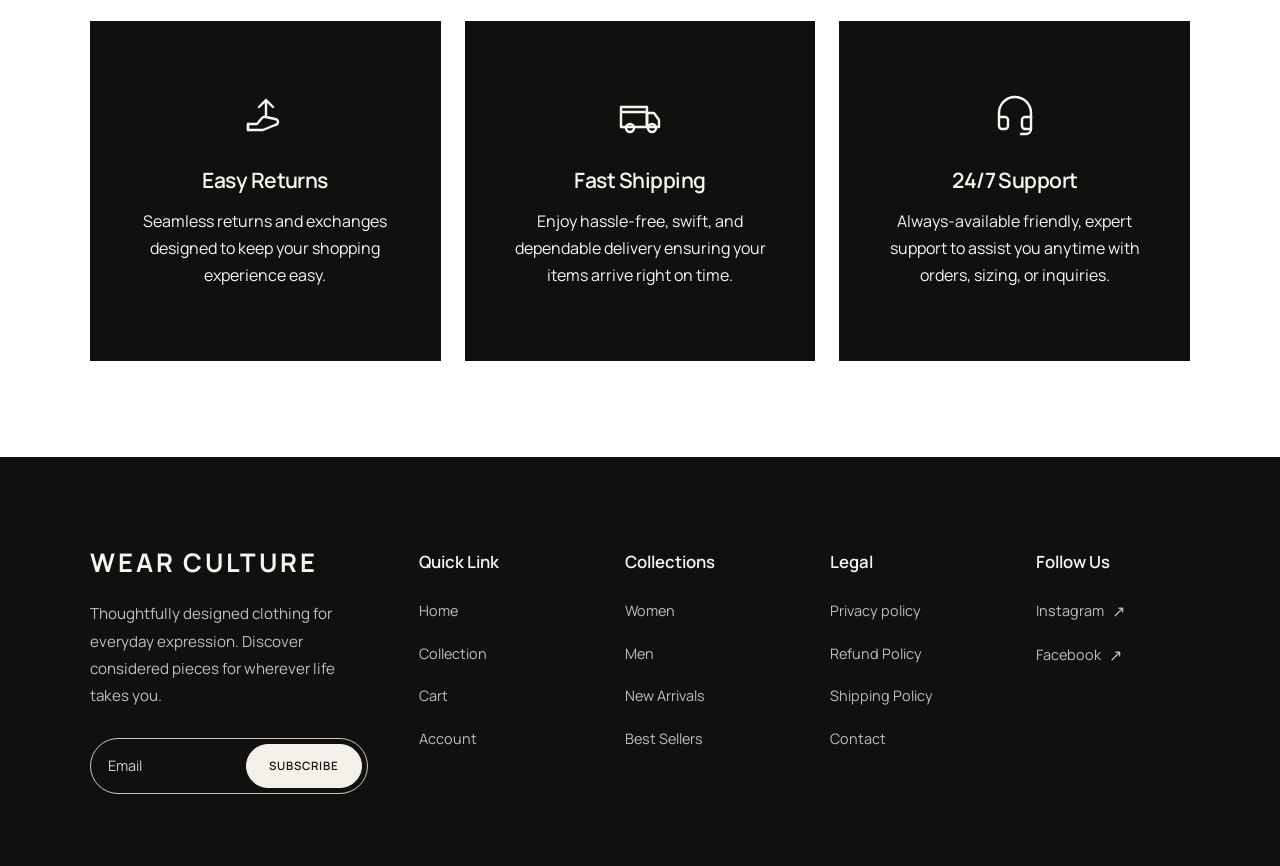
==== commit 11d41ada: "Add details in all product carts" ====
--- a/index.html
+++ b/index.html
@@ -86,7 +86,8 @@
             </div>
             <div class="product-details">
               <h3>Shirt with Gun Print</h3>
-              <p>₹1,499</p>
+              <p class="product-description">Men's Graphic Print T-Shirt</p>
+              <p class="product-price">₹1,499</p>
             </div>
           </article>
 
@@ -102,7 +103,8 @@
             </div>
             <div class="product-details">
               <h3>Cotton Tailored Set</h3>
-              <p>₹2,999</p>
+              <p class="product-description">Women's Black-and-White Floral Set</p>
+              <p class="product-price">₹2,999</p>
             </div>
           </article>
 
@@ -118,11 +120,12 @@
             </div>
             <div class="product-details">
               <h3>Men's Beige Coat Pant</h3>
-              <p>₹3,499</p>
-            </div>
-          </article>
-
-          <article class="product-card product-card-sale">
+              <p class="product-description">Men's Tailored Coat and Pant Set</p>
+              <p class="product-price">₹3,499</p>
+            </div>
+          </article>
+
+          <article class="product-card">
             <div class="product-image">
               <img
                 src="Trending%20now%20image4.jpg"
@@ -130,12 +133,12 @@
                 loading="lazy"
                 decoding="async"
               />
-              <span class="sale-ribbon">20% off</span>
               <button class="shop-link shop-link-primary quick-add" type="button">Add to cart</button>
             </div>
             <div class="product-details">
               <h3>Men's T-Shirt</h3>
-              <p><span class="original-price">₹1,250</span> ₹1,000</p>
+              <p class="product-description">Men's Classic Black Cotton T-Shirt</p>
+              <p class="product-price">₹1,000</p>
             </div>
           </article>
         </div>
@@ -165,7 +168,8 @@
             </div>
             <div class="product-details">
               <h3>Men's Essential T-Shirt</h3>
-              <p>₹1,000</p>
+              <p class="product-description">Men's Colorful Patterned Shirt</p>
+              <p class="product-price">₹1,000</p>
             </div>
           </article>
 
@@ -181,7 +185,8 @@
             </div>
             <div class="product-details">
               <h3>Women's Tailored Set</h3>
-              <p>₹2,999</p>
+              <p class="product-description">Women's Black Tailored Outfit</p>
+              <p class="product-price">₹2,999</p>
             </div>
           </article>
         </div>
--- a/home.css
+++ b/home.css
@@ -110,6 +110,41 @@
   gap: 16px;
 }
 
+.trending .product-details,
+.best-sellers .product-details {
+  display: grid;
+  grid-template-columns: minmax(0, 1fr);
+  gap: 5px;
+  padding-top: 17px;
+}
+
+.trending .product-details h3,
+.best-sellers .product-details h3 {
+  font-size: 1.1rem;
+  font-weight: 700;
+  line-height: 1.3;
+}
+
+.trending .product-description,
+.best-sellers .product-description,
+.trending .product-price,
+.best-sellers .product-price {
+  margin: 0;
+  line-height: 1.4;
+}
+
+.trending .product-description,
+.best-sellers .product-description {
+  font-size: 0.95rem;
+  opacity: 0.78;
+}
+
+.trending .product-price,
+.best-sellers .product-price {
+  font-size: 1rem;
+  font-weight: 700;
+}
+
 .best-sellers {
   padding: 96px var(--page-gutter) 72px;
   background: #10110f;
@@ -502,6 +537,26 @@
     gap: 24px 12px;
   }
 
+  .trending .product-details,
+  .best-sellers .product-details {
+    padding-top: 11px;
+  }
+
+  .trending .product-details h3,
+  .best-sellers .product-details h3 {
+    font-size: 0.9rem;
+  }
+
+  .trending .product-description,
+  .best-sellers .product-description {
+    font-size: 0.78rem;
+  }
+
+  .trending .product-price,
+  .best-sellers .product-price {
+    font-size: 0.82rem;
+  }
+
   .best-sellers {
     padding: 64px var(--page-gutter) 48px;
   }
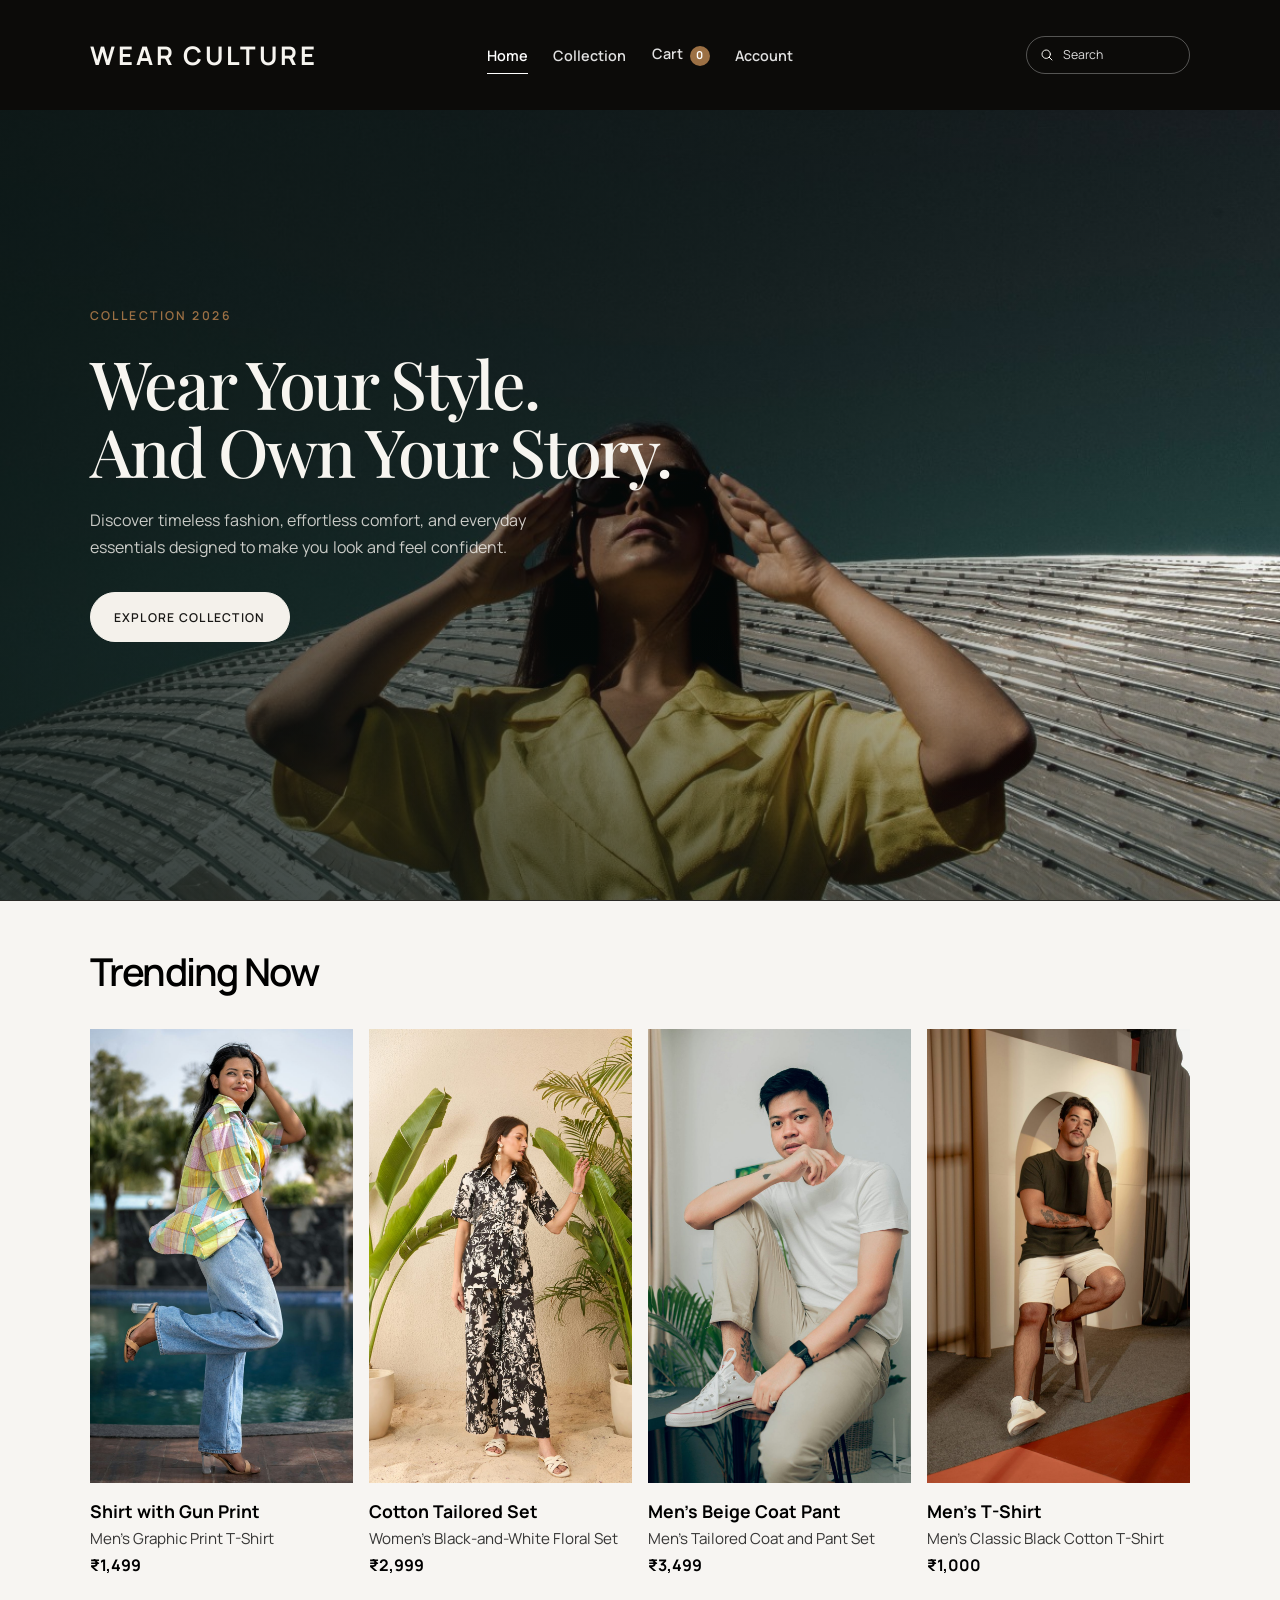
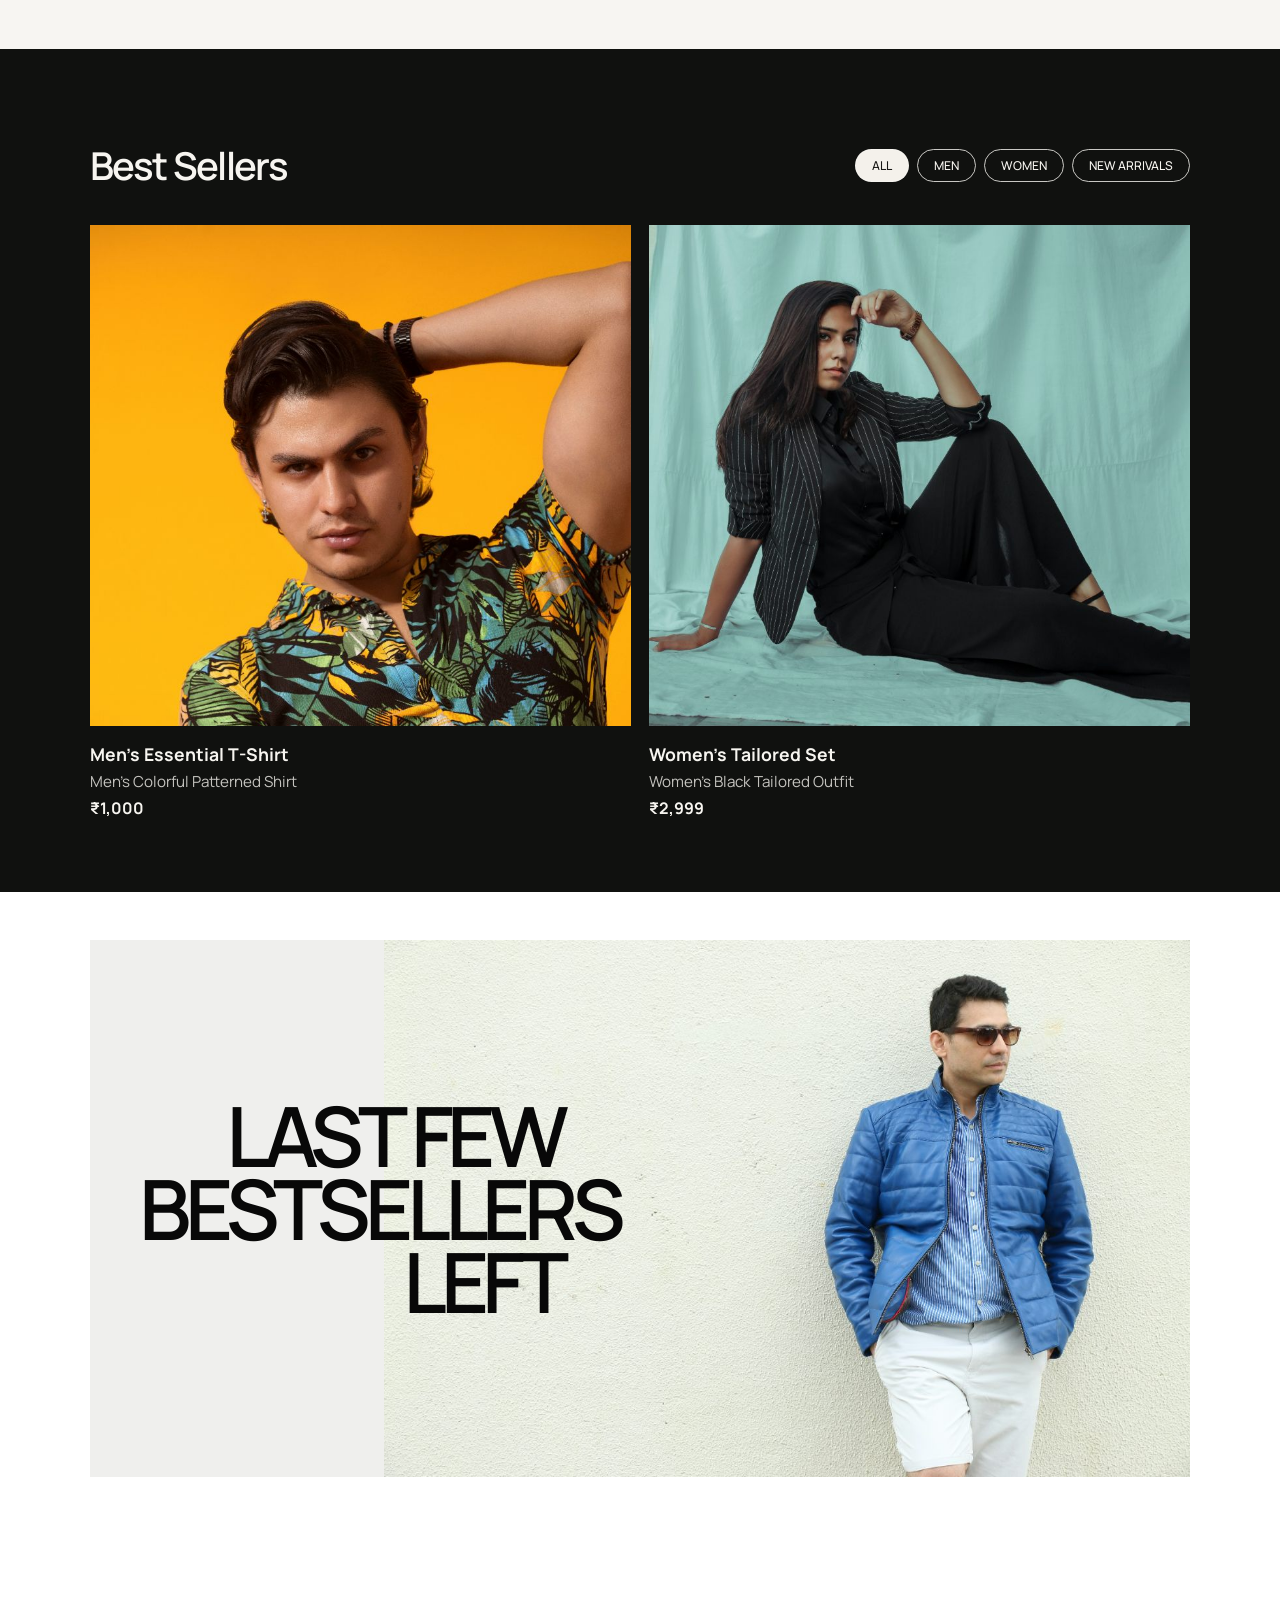
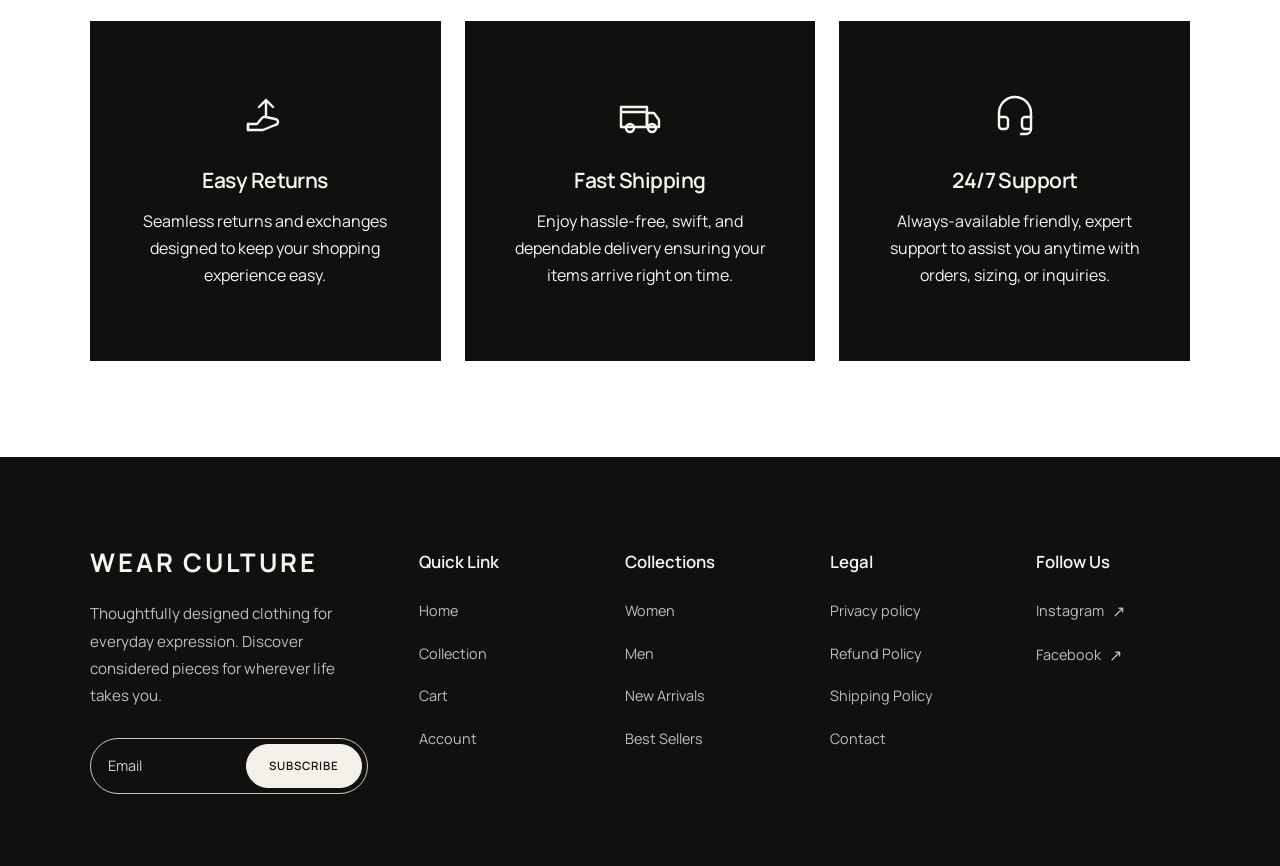
==== commit 2dcef1db: "Increase website loading speed" ====
--- a/index.html
+++ b/index.html
@@ -14,6 +14,7 @@
       href="https://fonts.googleapis.com/css2?family=Manrope:wght@400;500;600;700&family=Playfair+Display:wght@500;600;700&display=swap"
       rel="stylesheet"
     />
+    <link rel="preload" as="image" href="xyz-background.jpg" fetchpriority="high" />
     <link rel="stylesheet" href="base.css" />
     <link rel="stylesheet" href="home.css" />
     <script src="cart.js" defer></script>
@@ -193,7 +194,15 @@
       </section>
 
       <section class="ad-section" aria-label="Advertisement">
-        <div class="ad-banner" role="img" aria-labelledby="ad-title">
+        <div class="ad-banner">
+          <img
+            class="ad-banner-image"
+            src="bestsellers-ad-background.jpg"
+            alt=""
+            aria-hidden="true"
+            loading="lazy"
+            decoding="async"
+          />
           <h2 id="ad-title">
             <span>Last few</span>
             <span>Bestsellers</span>
--- a/home.css
+++ b/home.css
@@ -48,7 +48,7 @@
 .hero-description {
   max-width: 500px;
   margin: 22px 0 31px;
-  color: rgba(252, 252, 252, 0.9);
+  color: #f7f5f0cc;
   font-size: 1rem;
   line-height: 1.7;
   word-spacing: 0.06em;
@@ -177,7 +177,7 @@
 .seller-filter {
   min-height: 33px;
   padding: 0 16px;
-  border: 1px solid rgba(247, 245, 240, 0.75);
+  border: 1px solid #f7f5f0cc;
   border-radius: 999px;
   background: transparent;
   color: #f7f5f0;
@@ -245,13 +245,24 @@
   padding: 48px clamp(24px, 5vw, 88px) 48px clamp(280px, 20vw, 380px);
   overflow: hidden;
   background-color: #efefed;
-  background-image: url("bestsellers-ad-background.jpg");
-  background-repeat: no-repeat;
-  background-position: right center;
-  background-size: auto 100%;
+  isolation: isolate;
+  position: relative;
+}
+
+.ad-banner-image {
+  position: absolute;
+  z-index: 0;
+  top: 0;
+  right: 0;
+  width: auto;
+  height: 100%;
+  max-width: none;
+  pointer-events: none;
 }
 
 .ad-banner h2 {
+  position: relative;
+  z-index: 1;
   width: min(56%, 820px);
   margin: 0;
   transform: translateX(calc(-1 * clamp(48px, 18vw, 258px)));
@@ -352,7 +363,7 @@
   align-items: center;
   gap: 8px;
   padding: 5px;
-  border: 1px solid rgba(247, 245, 240, 0.8);
+  border: 1px solid #f7f5f0cc;
   border-radius: 999px;
 }
 
@@ -466,8 +477,6 @@
   .ad-banner {
     min-height: 470px;
     padding-left: clamp(180px, 24vw, 260px);
-    background-position: right center;
-    background-size: auto 100%;
   }
 
   .ad-banner h2 {
@@ -614,8 +623,6 @@
     min-height: 440px;
     align-items: flex-start;
     padding: 40px 18px;
-    background-position: right center;
-    background-size: auto 100%;
   }
 
   .ad-banner h2 {
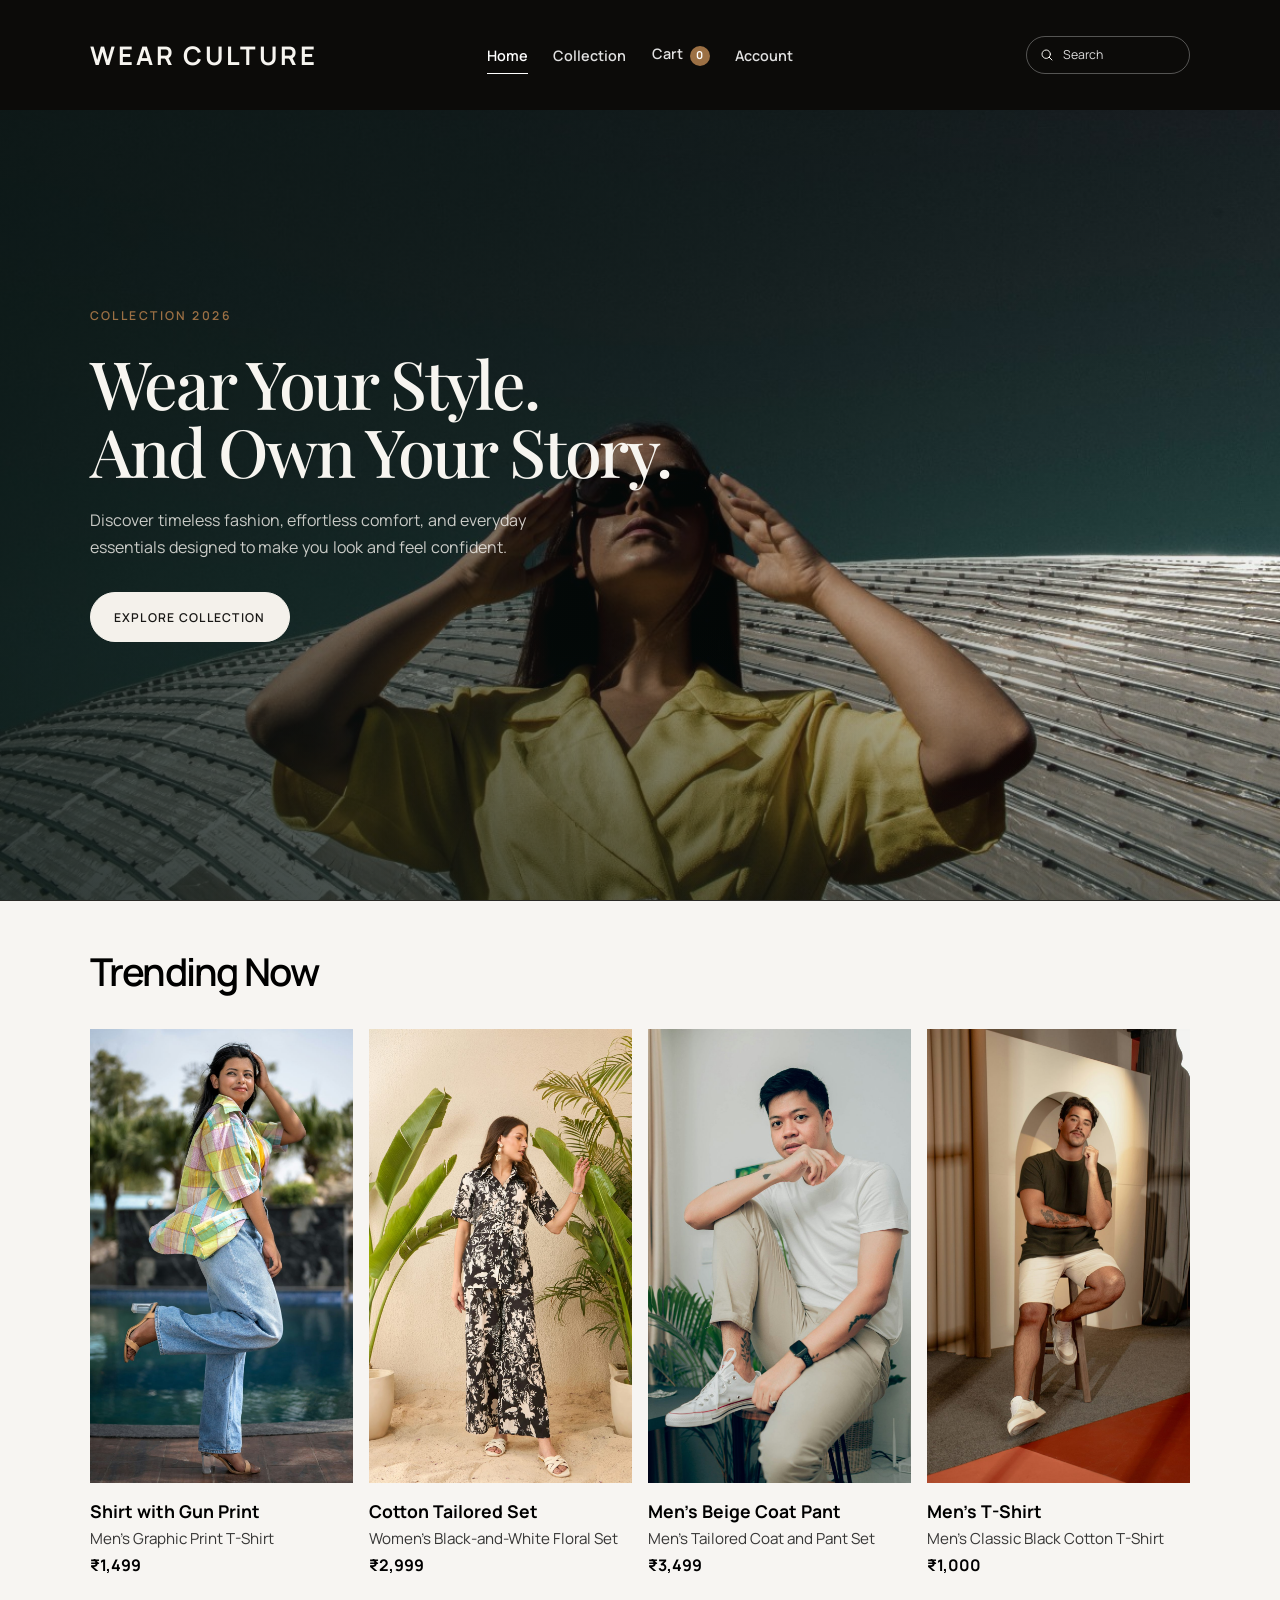
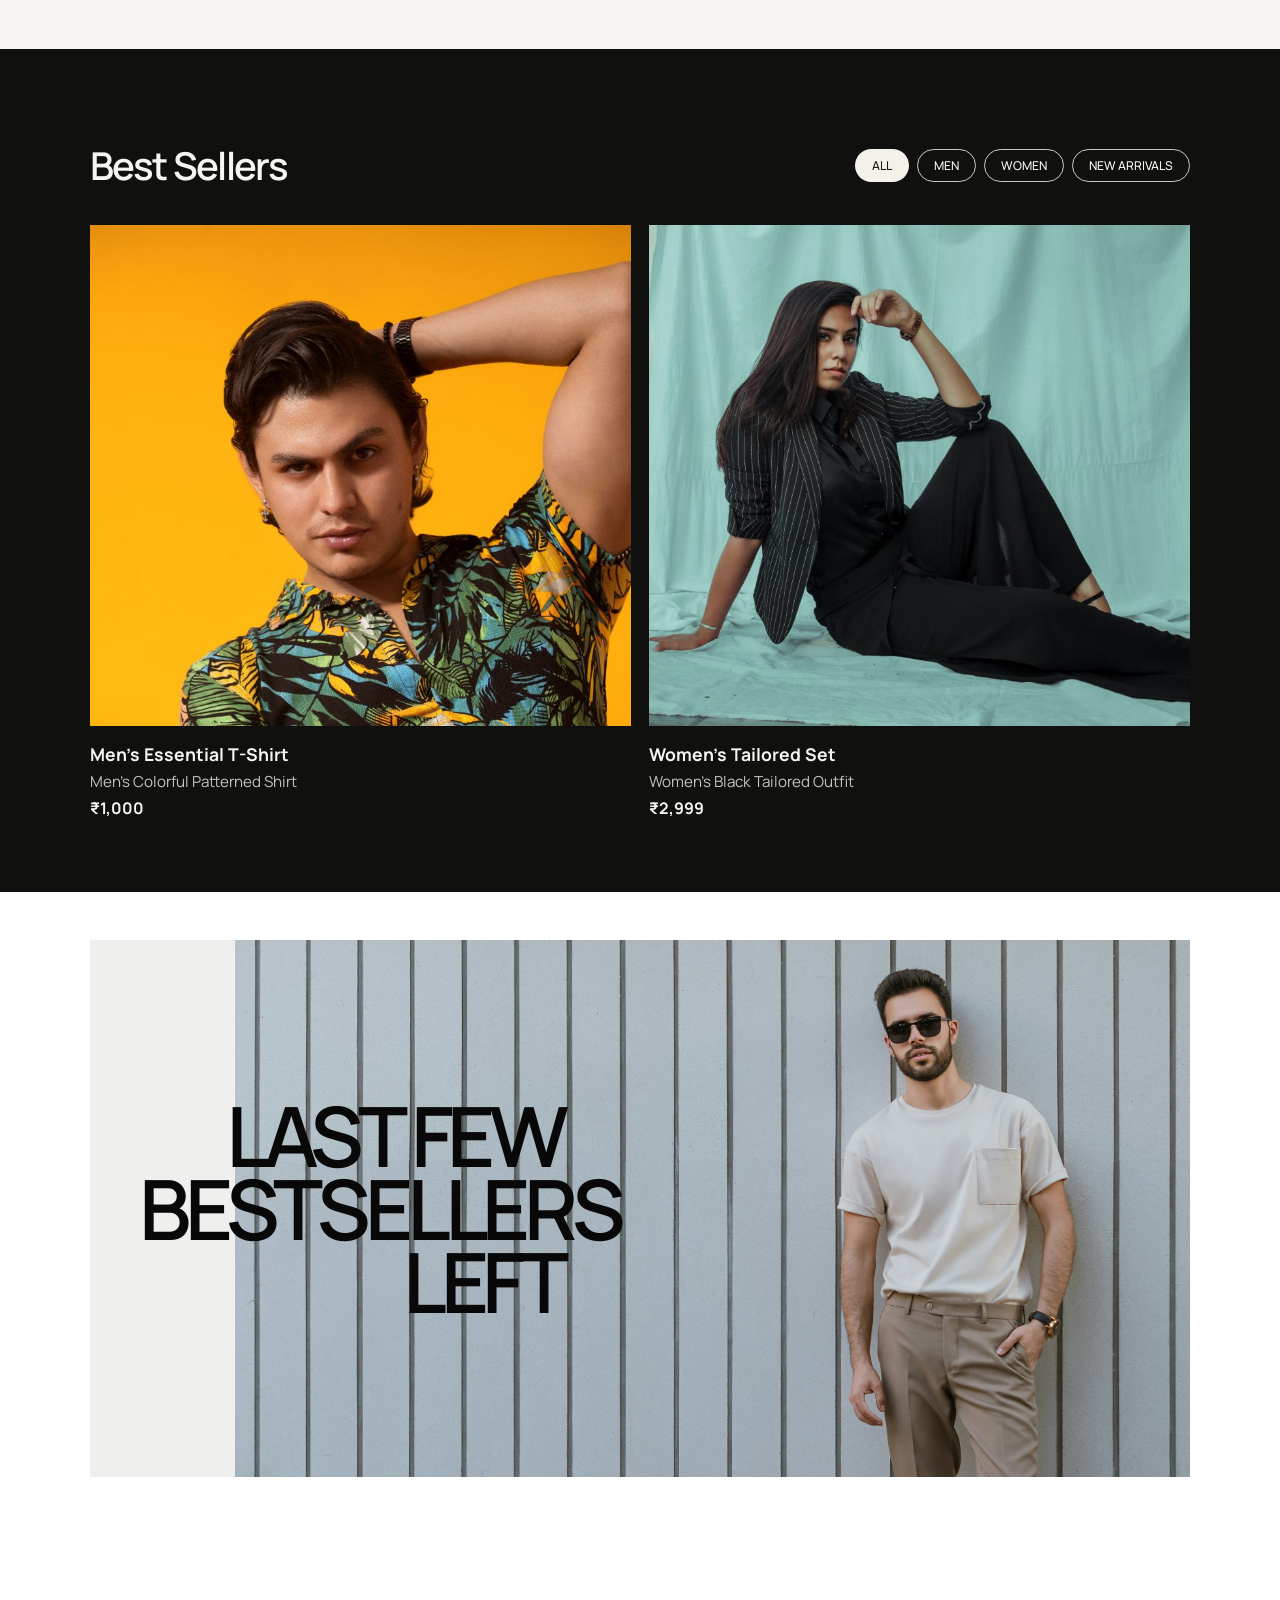
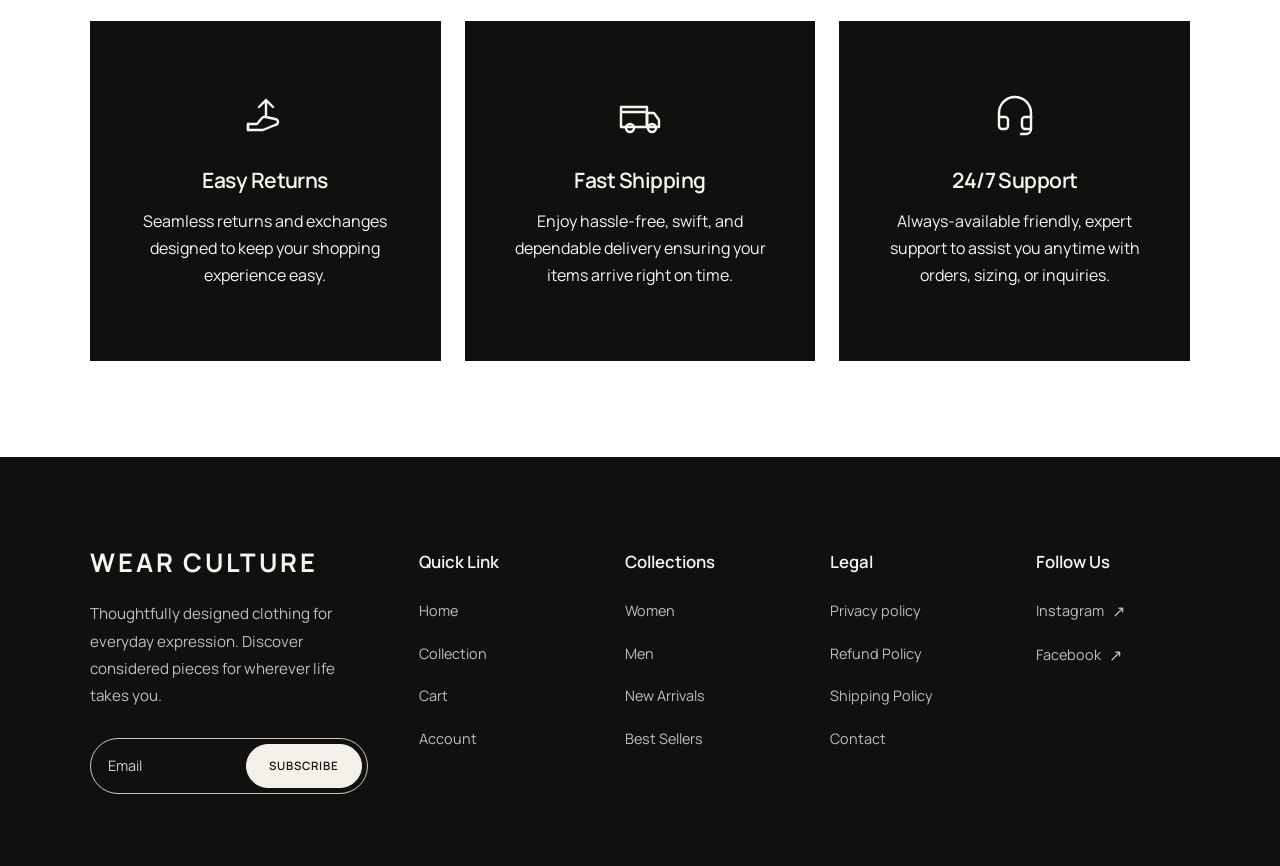
==== commit baa91a8d: "Fixed image not replace problem" ====
--- a/index.html
+++ b/index.html
@@ -197,7 +197,7 @@
         <div class="ad-banner">
           <img
             class="ad-banner-image"
-            src="bestsellers-ad-background.jpg"
+            src="bestsellers-ad-background.jpg?v=20261123"
             alt=""
             aria-hidden="true"
             loading="lazy"
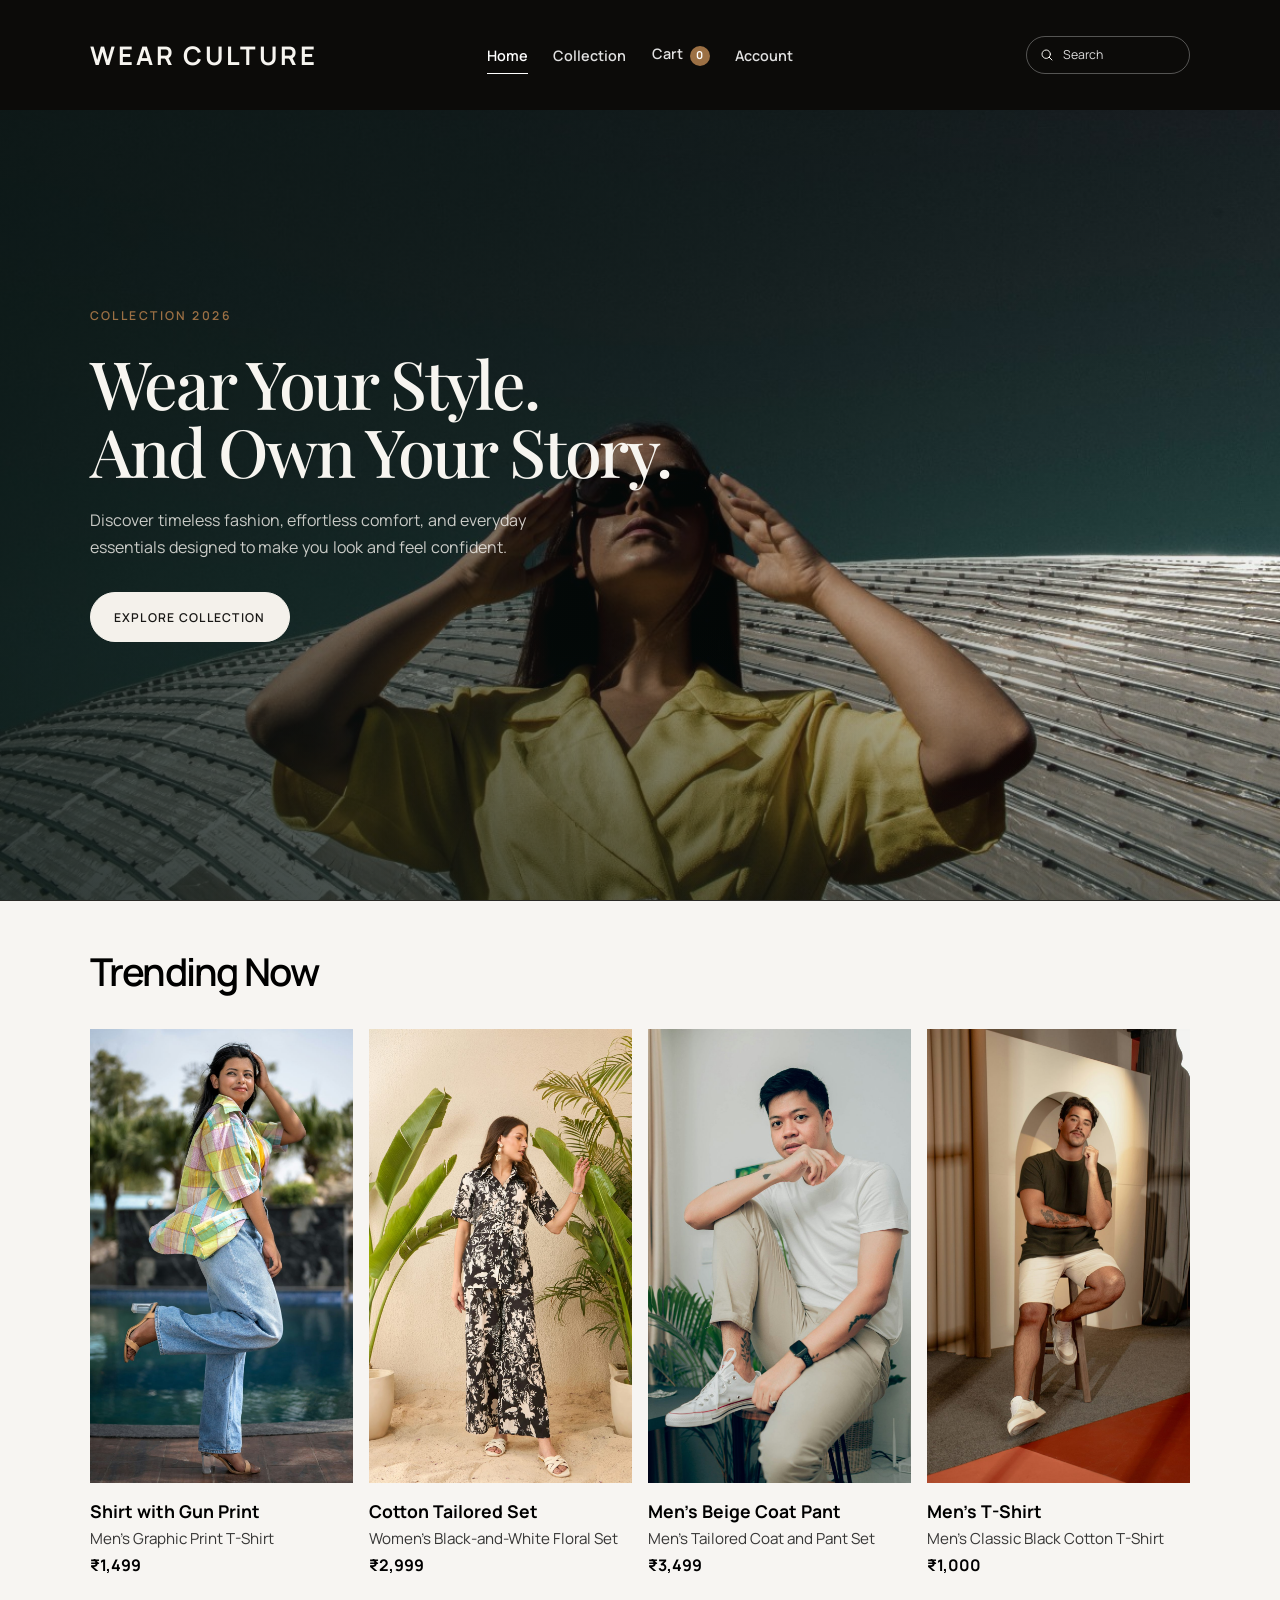
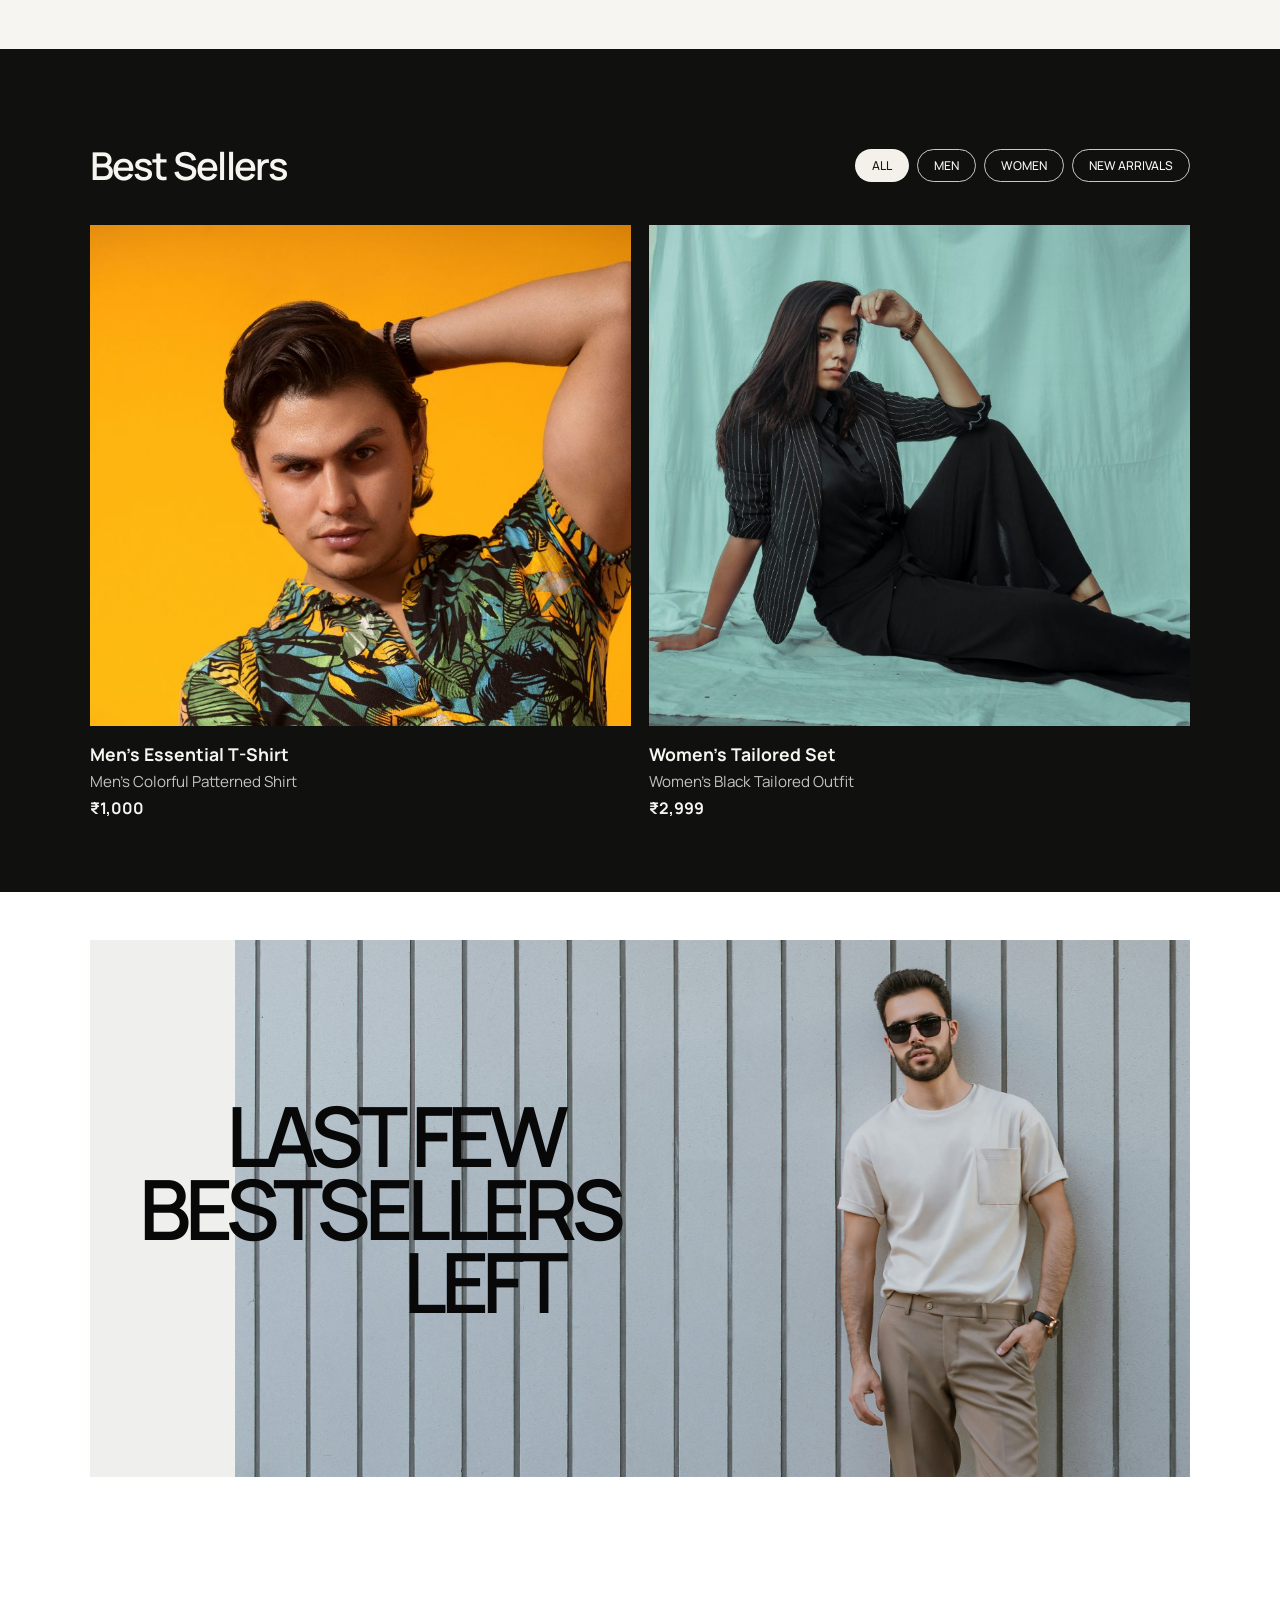
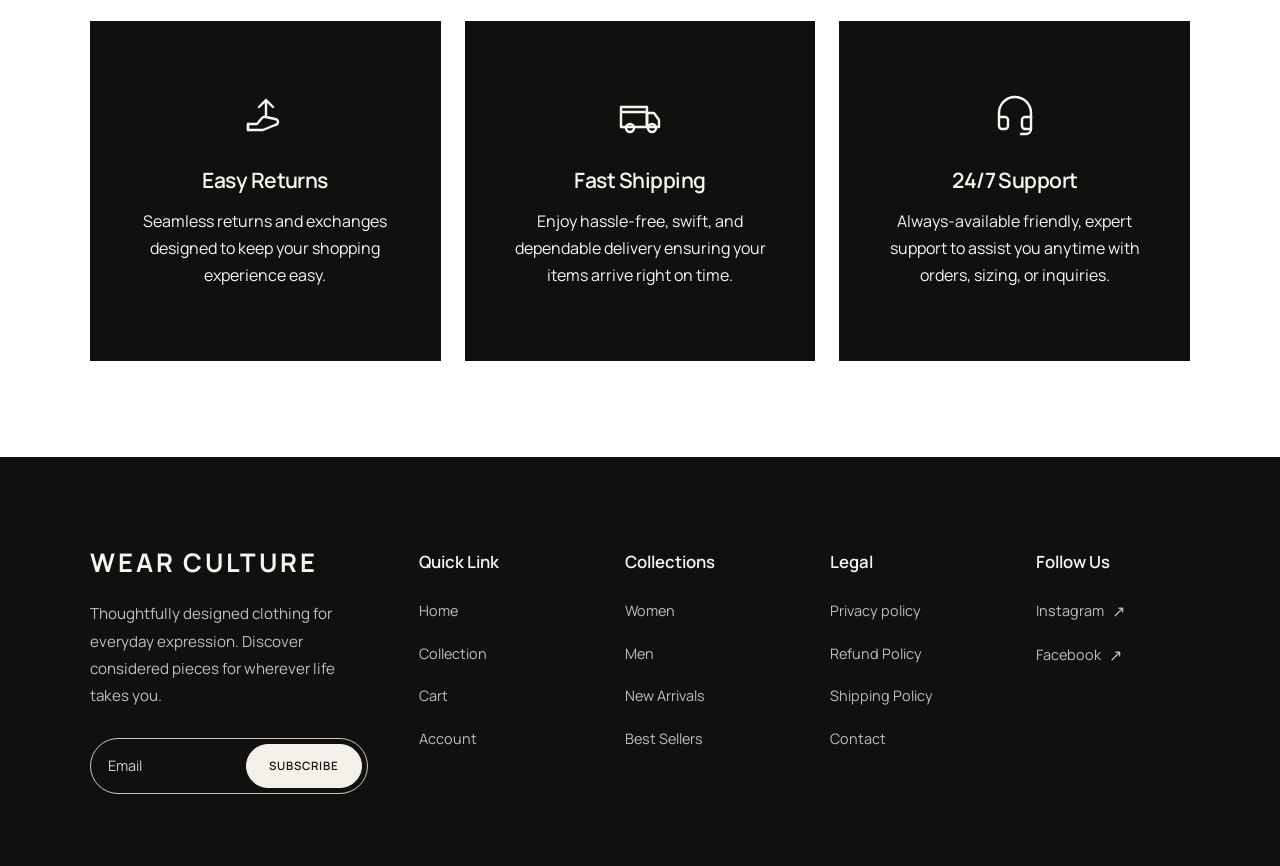
==== commit fe0dbf9e: "Optimize ad banner image loading Co-authored-by: Copilot <223556219+Copilot@users.noreply.github.com" ====
--- a/index.html
+++ b/index.html
@@ -197,7 +197,7 @@
         <div class="ad-banner">
           <img
             class="ad-banner-image"
-            src="bestsellers-ad-background.jpg?v=20261123"
+            src="bestsellers-ad-background.jpg?v=20261123-2"
             alt=""
             aria-hidden="true"
             loading="lazy"
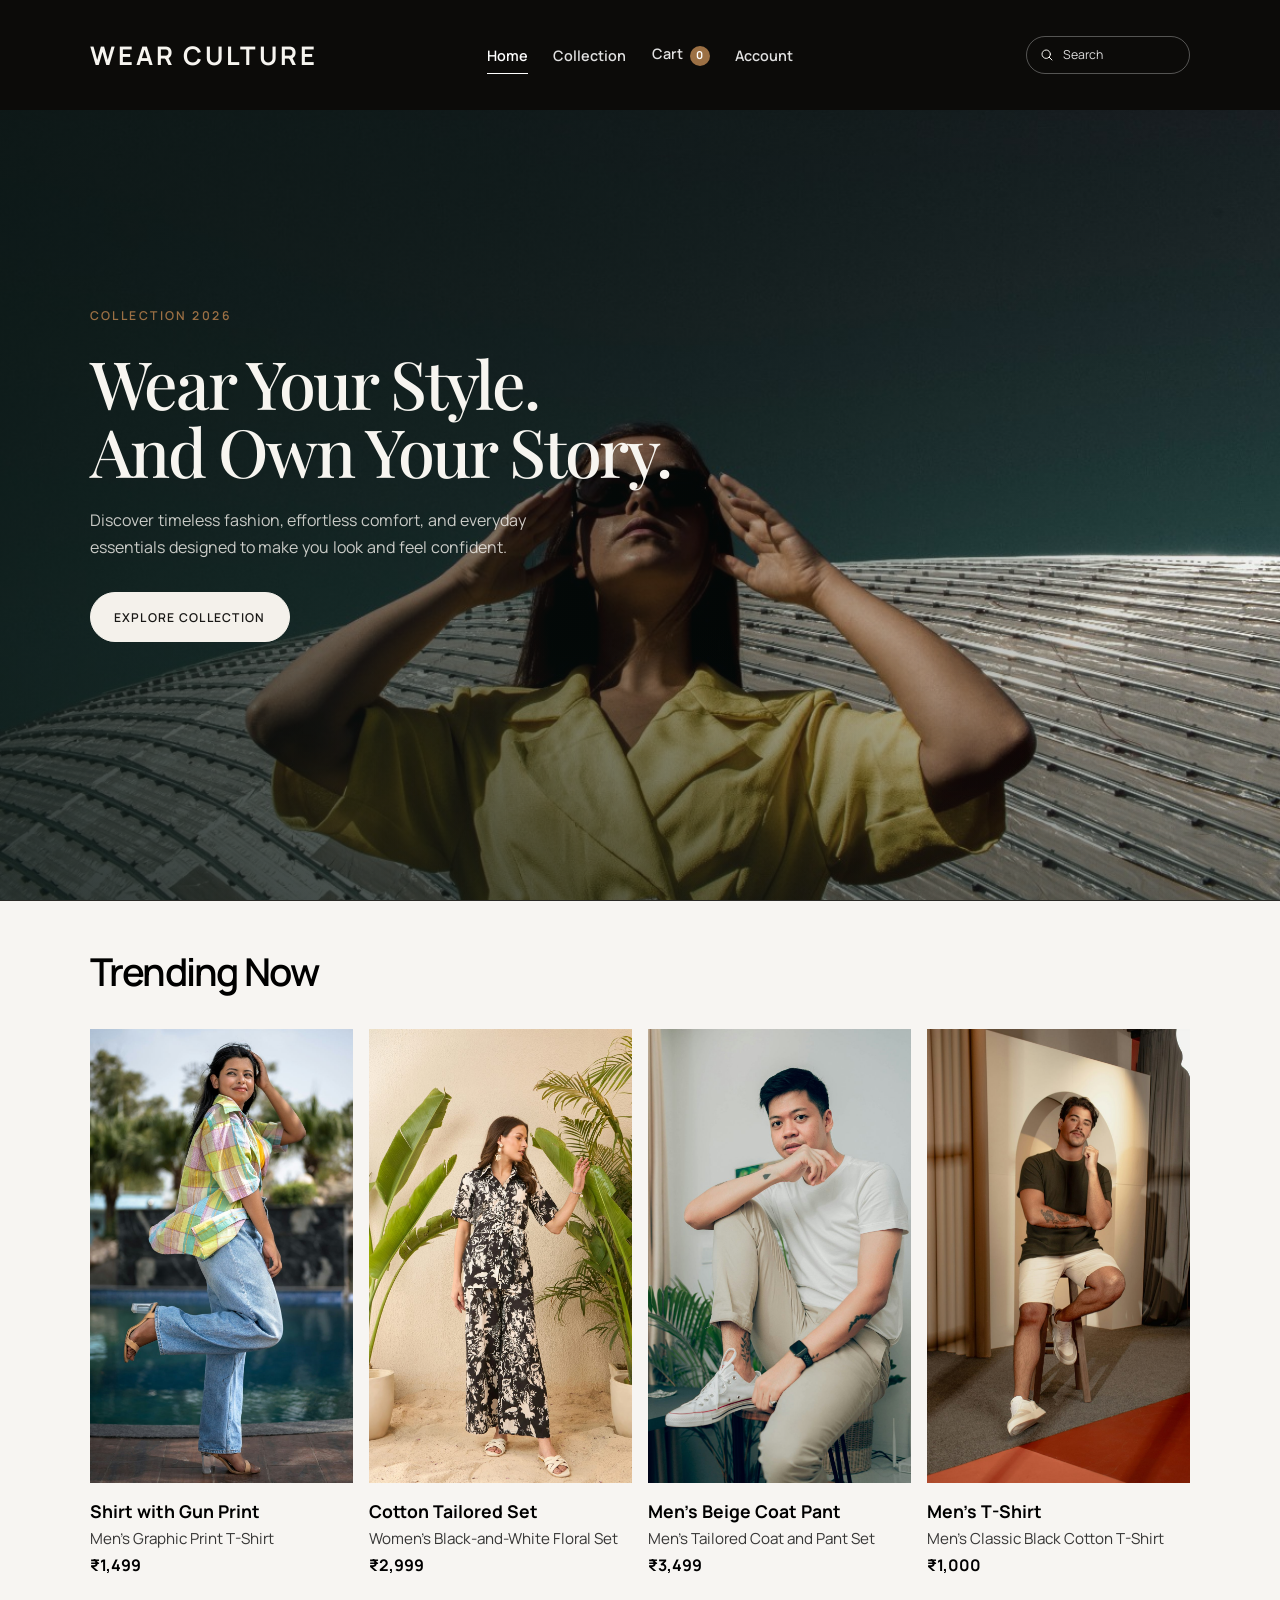
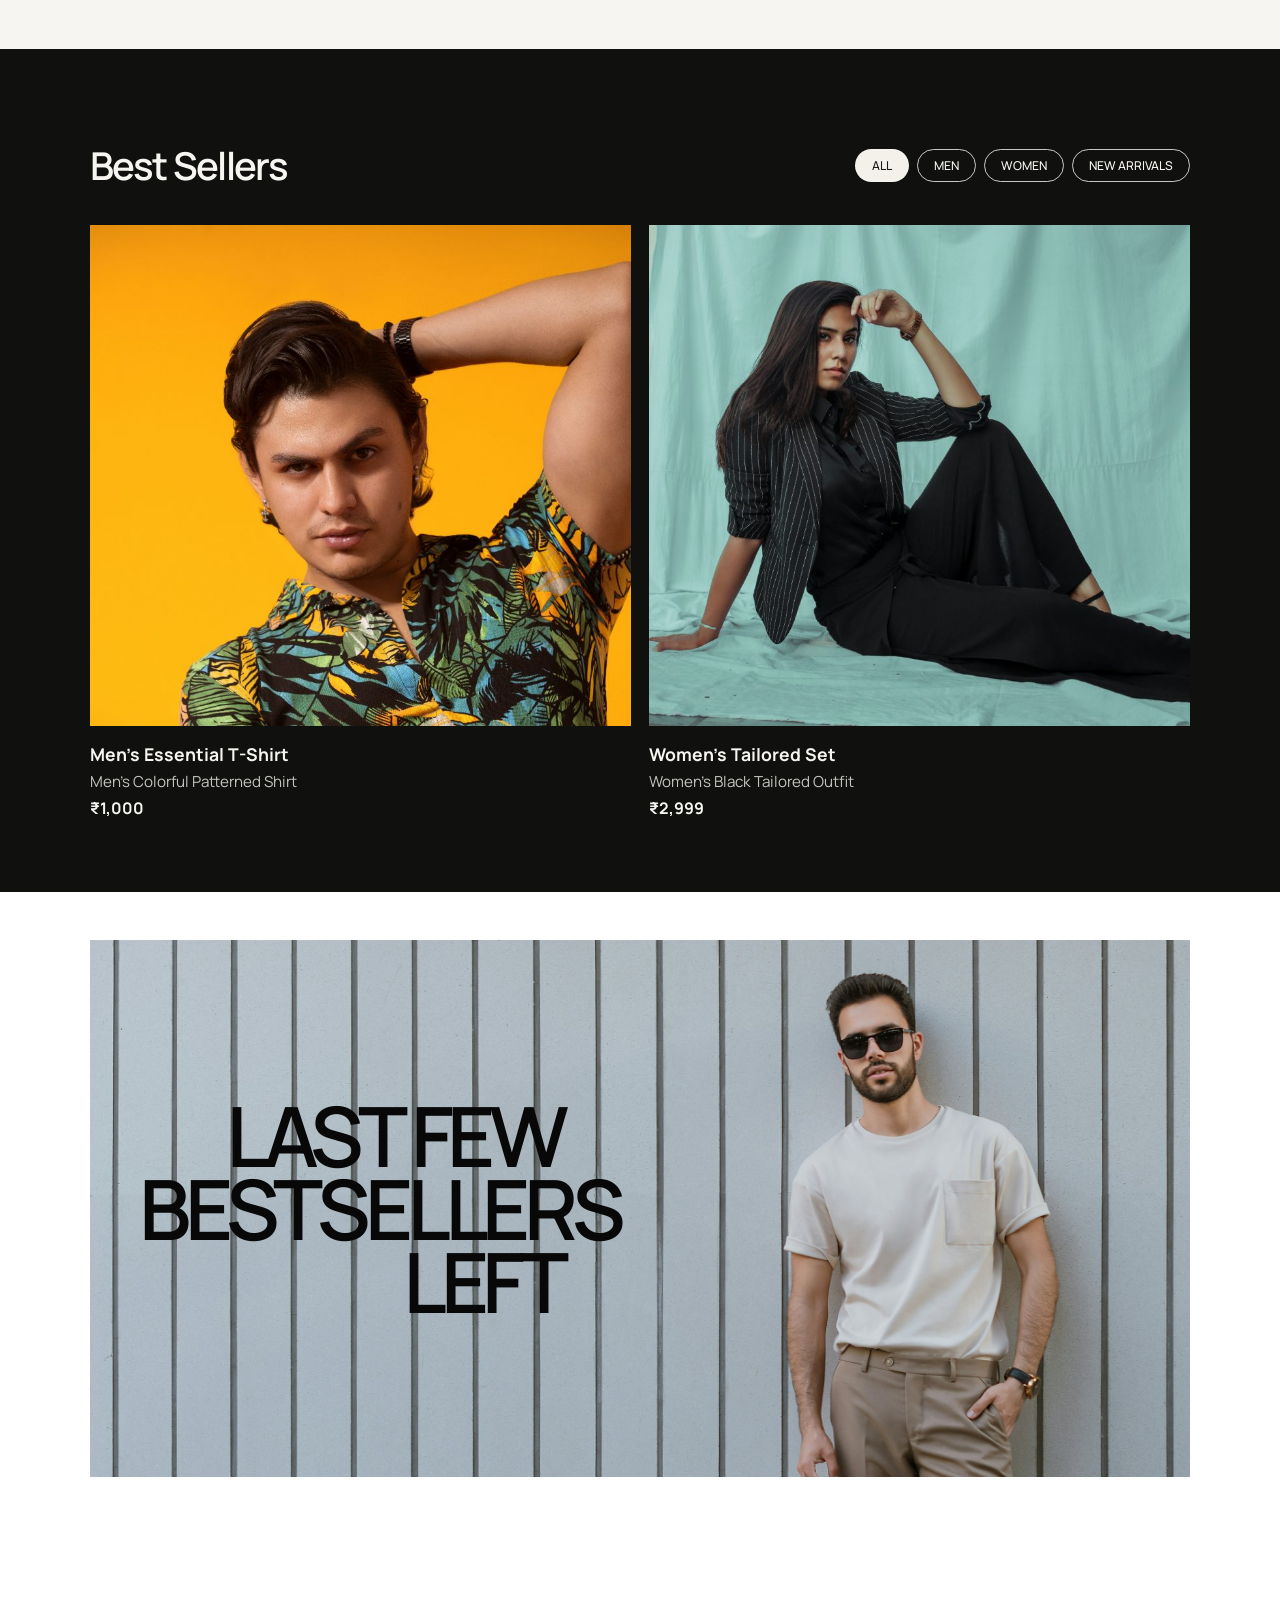
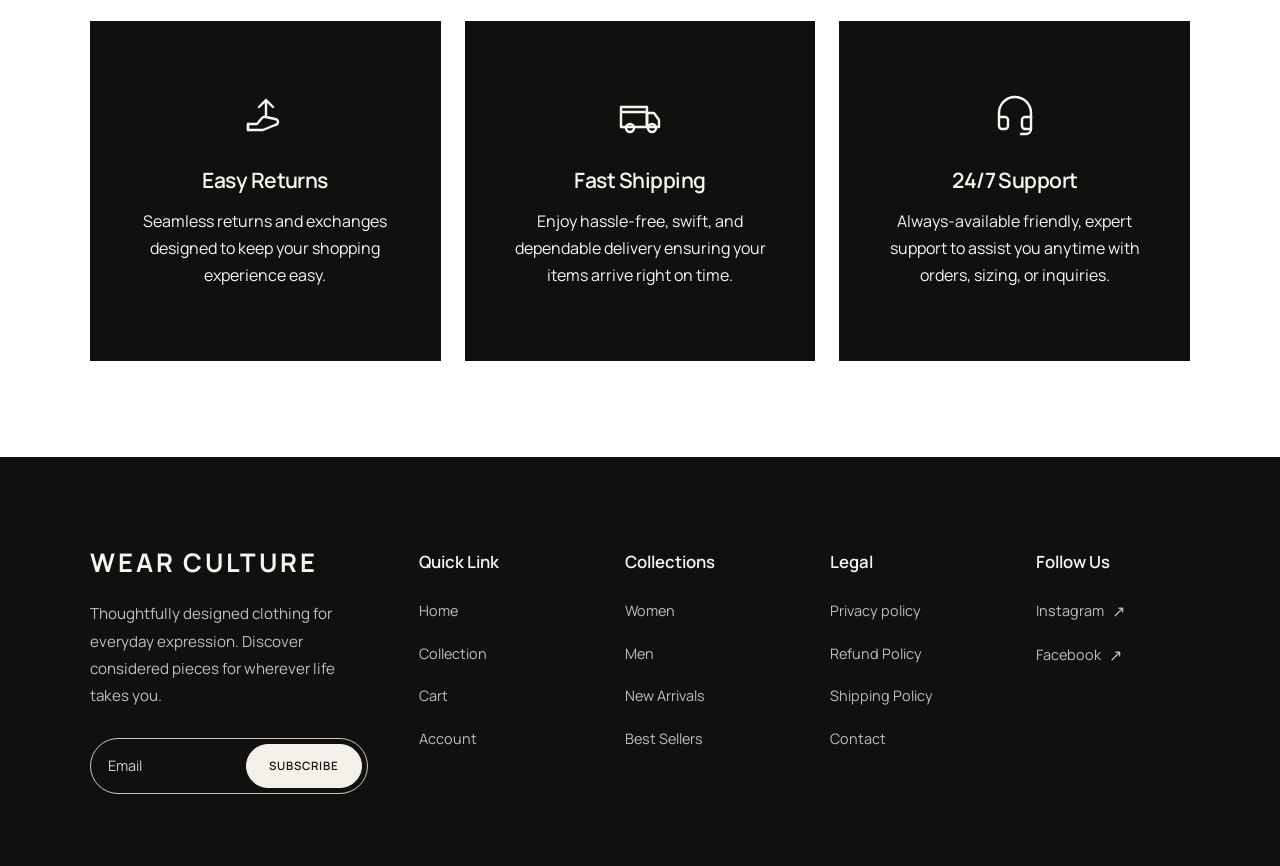
==== commit ecb29224: "Fill ad banner image area Co-authored-by: Copilot <223556219+Copilot@users.noreply.github.com>" ====
--- a/index.html
+++ b/index.html
@@ -16,7 +16,7 @@
     />
     <link rel="preload" as="image" href="xyz-background.jpg" fetchpriority="high" />
     <link rel="stylesheet" href="base.css" />
-    <link rel="stylesheet" href="home.css" />
+    <link rel="stylesheet" href="home.css?v=20261123-3" />
     <script src="cart.js" defer></script>
   </head>
   <body>
--- a/home.css
+++ b/home.css
@@ -252,11 +252,13 @@
 .ad-banner-image {
   position: absolute;
   z-index: 0;
+  left: 0;
   top: 0;
-  right: 0;
-  width: auto;
+  width: 100%;
   height: 100%;
   max-width: none;
+  object-fit: cover;
+  object-position: right top;
   pointer-events: none;
 }
 
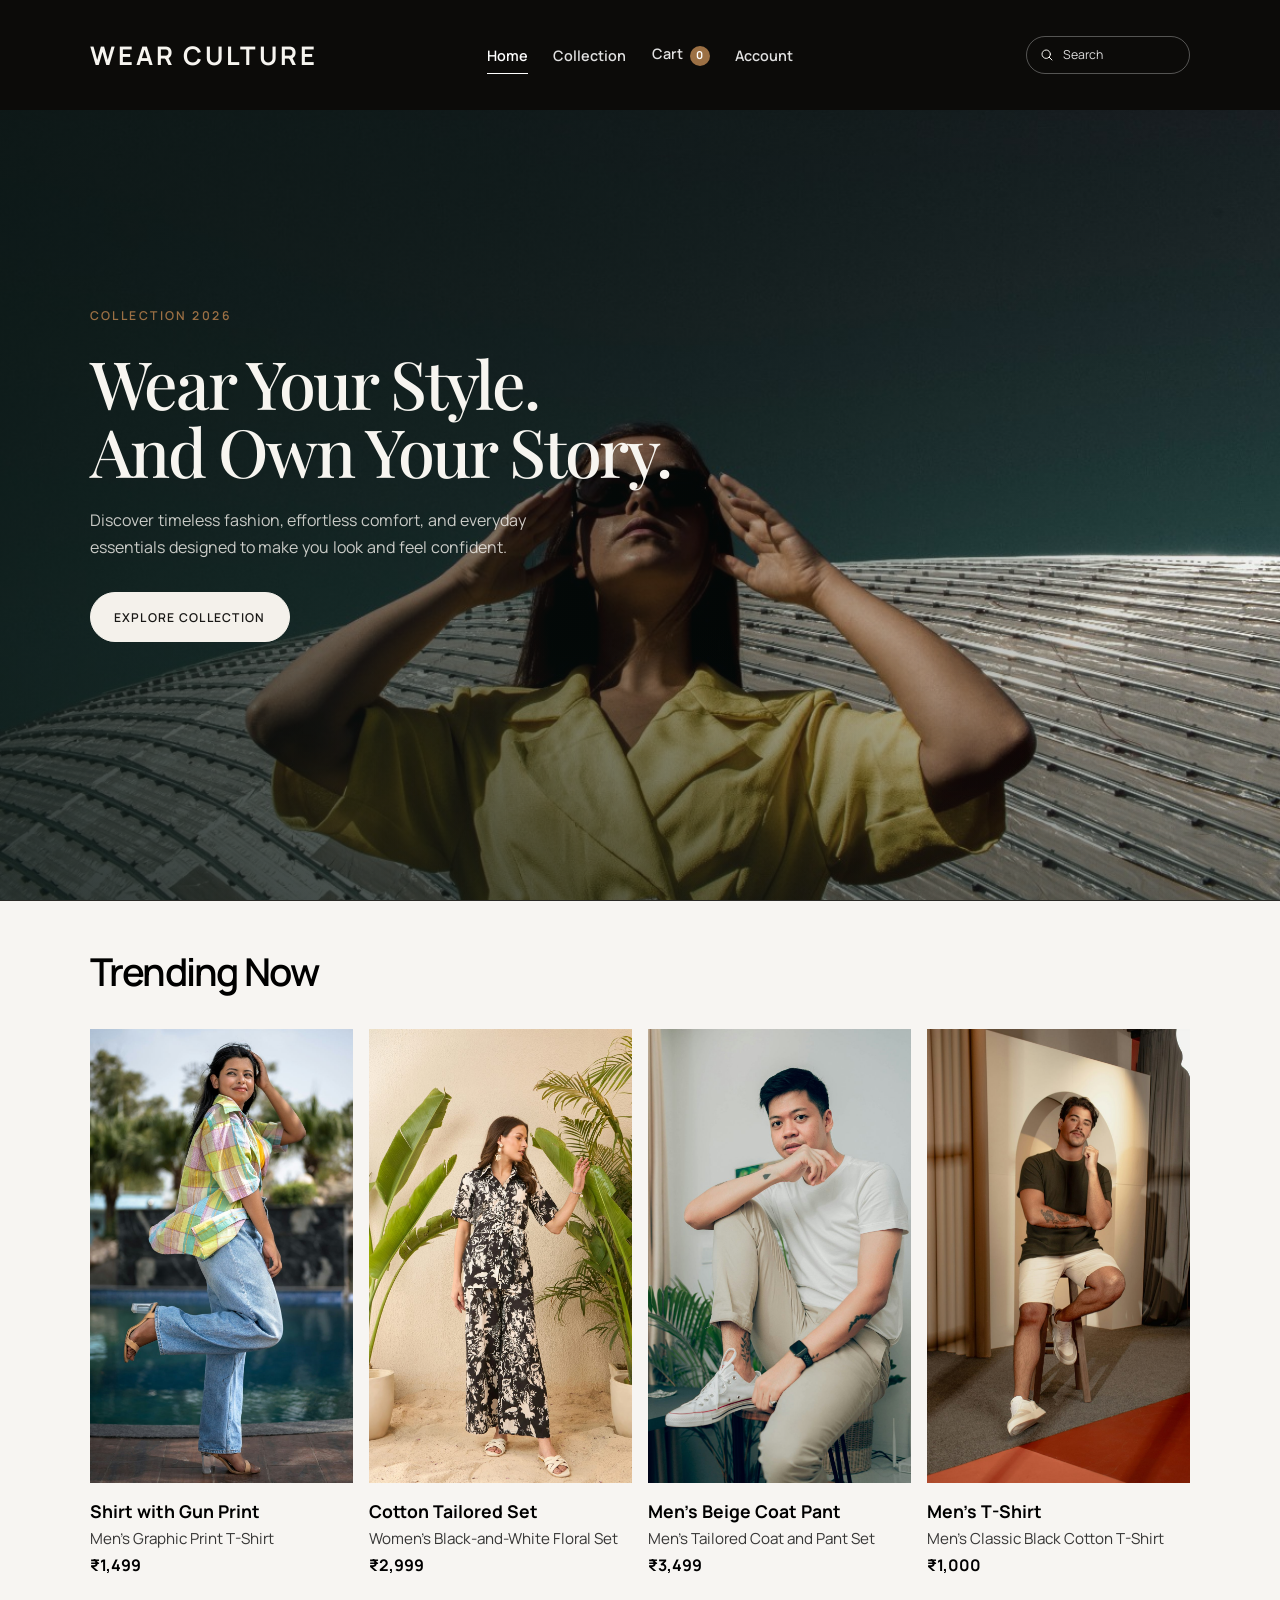
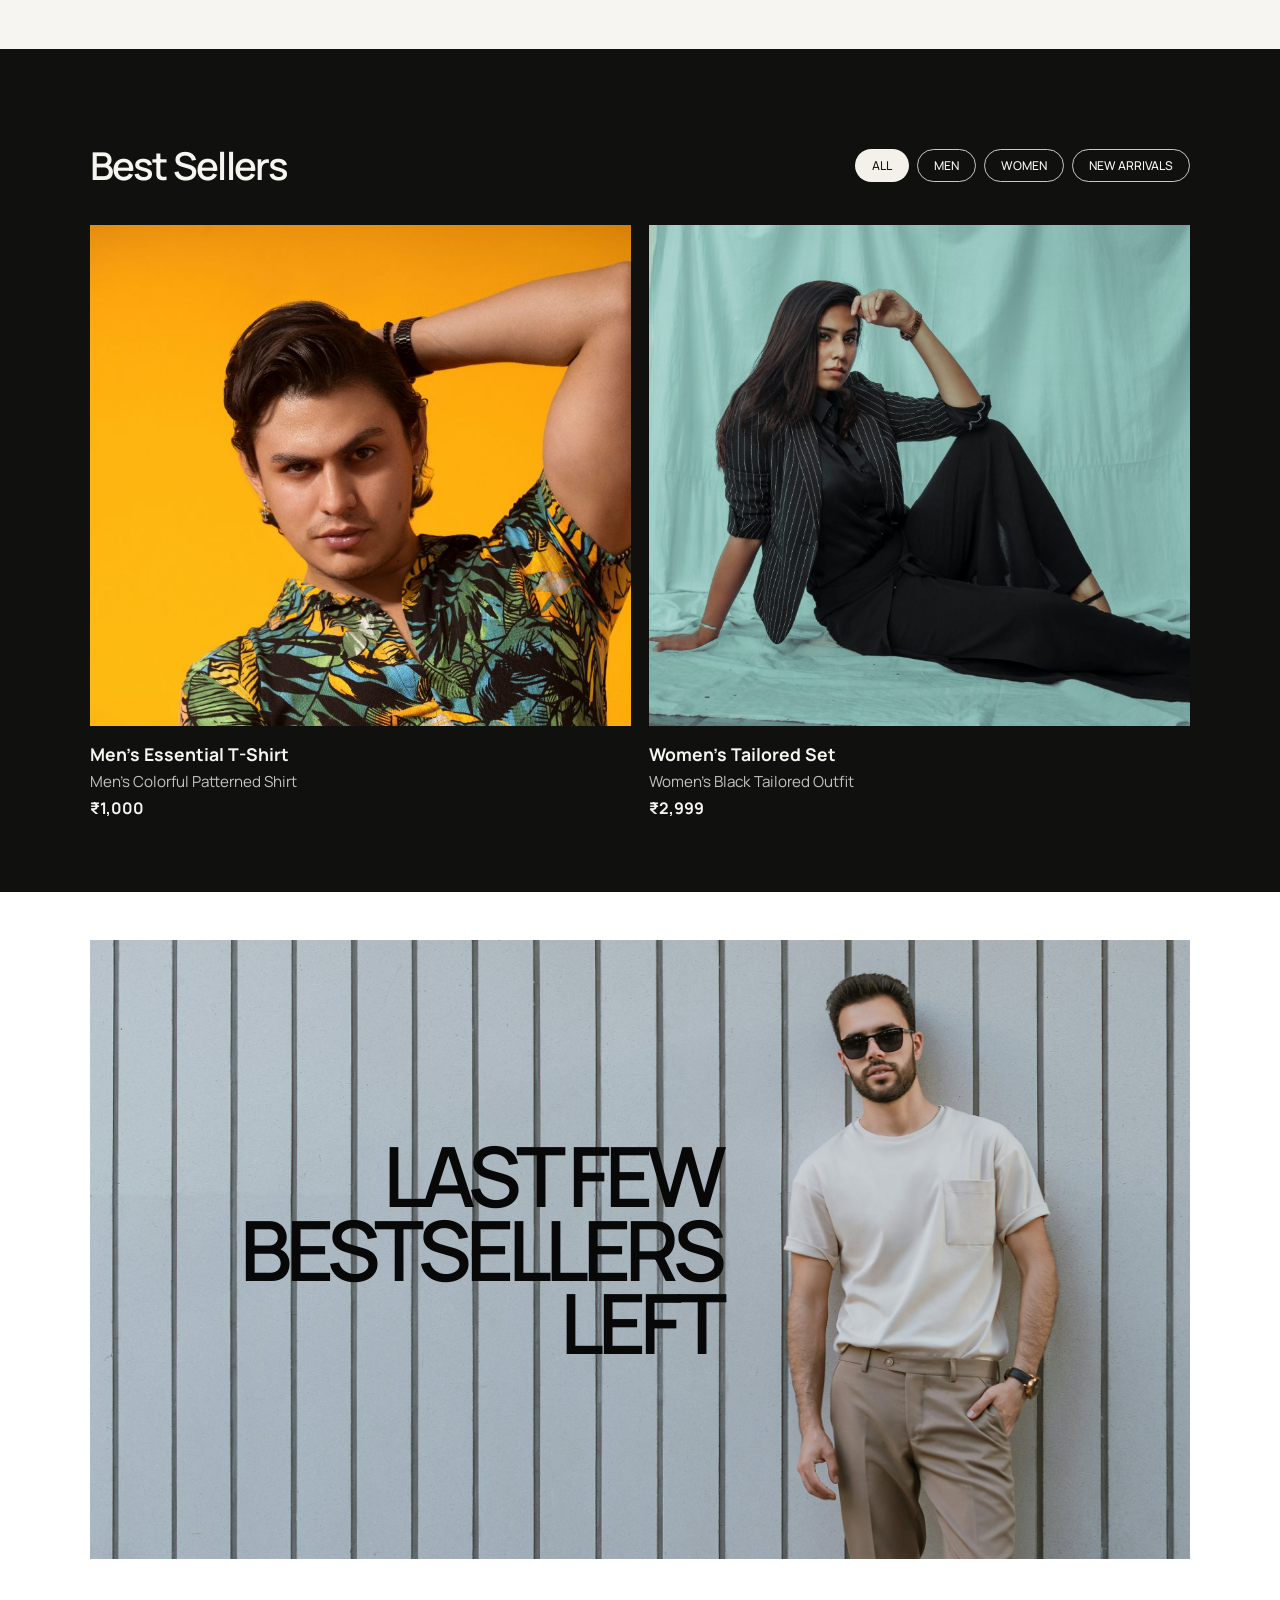
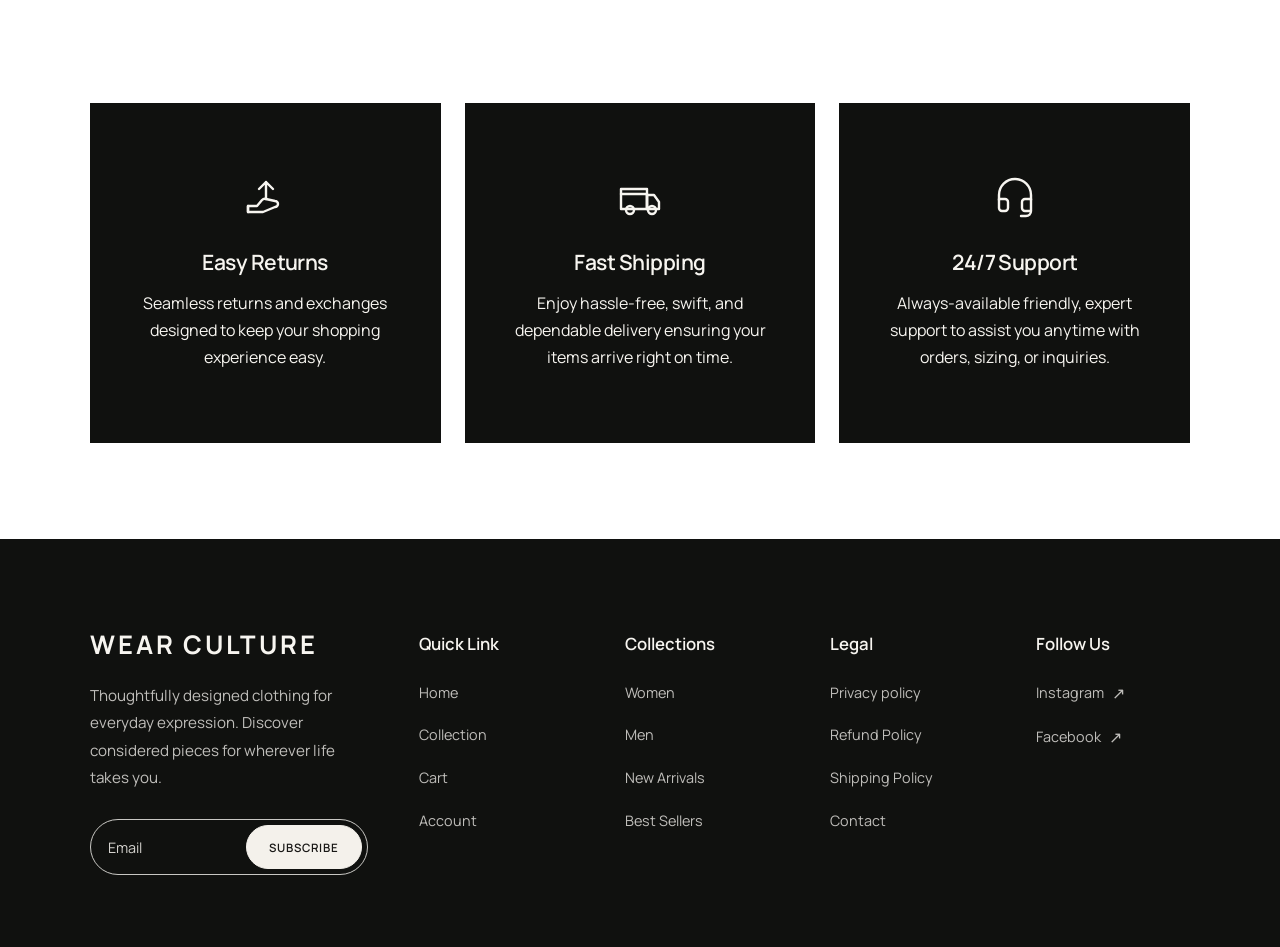
==== commit eba8c902: "Improve ad section for mobile view" ====
--- a/index.html
+++ b/index.html
@@ -16,7 +16,7 @@
     />
     <link rel="preload" as="image" href="xyz-background.jpg" fetchpriority="high" />
     <link rel="stylesheet" href="base.css" />
-    <link rel="stylesheet" href="home.css?v=20261123-3" />
+    <link rel="stylesheet" href="home.css?v=20261128-1" />
     <script src="cart.js" defer></script>
   </head>
   <body>
--- a/base.css
+++ b/base.css
@@ -333,22 +333,27 @@
 
 @media (max-width: 620px) {
   :root {
-    --page-gutter: 23px;
+    --page-gutter: clamp(16px, 6vw, 23px);
   }
 
   .site-header {
     grid-template-columns: 1fr auto;
     min-height: 104px;
+    column-gap: 12px;
     padding-top: 2px;
   }
 
   .brand-area {
     grid-column: 1;
     grid-row: 1;
+    min-width: 0;
   }
 
   .wordmark {
-    font-size: 1.35rem;
+    gap: 0.2em;
+    font-size: clamp(0.9rem, 5.5vw, 1.35rem);
+    letter-spacing: 0.08em;
+    white-space: nowrap;
   }
 
   .primary-nav {
@@ -357,17 +362,18 @@
     justify-self: stretch;
     justify-content: space-between;
     gap: 10px;
-    padding-bottom: 8px;
+    padding: 0 8px 8px;
   }
 
   .primary-nav a {
-    font-size: 0.71rem;
+    font-size: clamp(0.64rem, 3vw, 0.71rem);
   }
 
   .search {
     grid-column: 2;
     grid-row: 1;
-    width: 126px;
+    width: clamp(100px, 34vw, 126px);
+    padding: 8px 10px;
   }
 
   .shop-link {
--- a/home.css
+++ b/home.css
@@ -239,10 +239,10 @@
 
 .ad-banner {
   display: flex;
-  min-height: clamp(400px, 42vw, 680px);
+  aspect-ratio: 16 / 9;
   align-items: center;
   justify-content: flex-start;
-  padding: 48px clamp(24px, 5vw, 88px) 48px clamp(280px, 20vw, 380px);
+  padding: 48px;
   overflow: hidden;
   background-color: #efefed;
   isolation: isolate;
@@ -258,16 +258,15 @@
   height: 100%;
   max-width: none;
   object-fit: cover;
-  object-position: right top;
+  object-position: center;
   pointer-events: none;
 }
 
 .ad-banner h2 {
   position: relative;
   z-index: 1;
-  width: min(56%, 820px);
+  width: min(58%, 820px);
   margin: 0;
-  transform: translateX(calc(-1 * clamp(48px, 18vw, 258px)));
   color: #080808;
   font-size: clamp(3rem, 6.5vw, 6.6rem);
   font-weight: 600;
@@ -477,14 +476,12 @@
   }
 
   .ad-banner {
-    min-height: 470px;
-    padding-left: clamp(180px, 24vw, 260px);
+    padding: 32px;
   }
 
   .ad-banner h2 {
-    width: 68%;
-    transform: translateX(-clamp(36px, 18vw, 144px));
-    font-size: clamp(2.8rem, 7.5vw, 4.5rem);
+    width: 58%;
+    font-size: clamp(2.2rem, 6vw, 4.5rem);
   }
 
   .footer-grid {
@@ -622,16 +619,12 @@
   }
 
   .ad-banner {
-    min-height: 440px;
-    align-items: flex-start;
-    padding: 40px 18px;
+    padding: 16px;
   }
 
   .ad-banner h2 {
-    width: 68%;
-    margin-left: 0;
-    transform: translateX(-18px);
-    font-size: clamp(2.5rem, 10.5vw, 3.8rem);
+    width: 56%;
+    font-size: clamp(1.35rem, 7vw, 2rem);
   }
 
   .site-footer {
